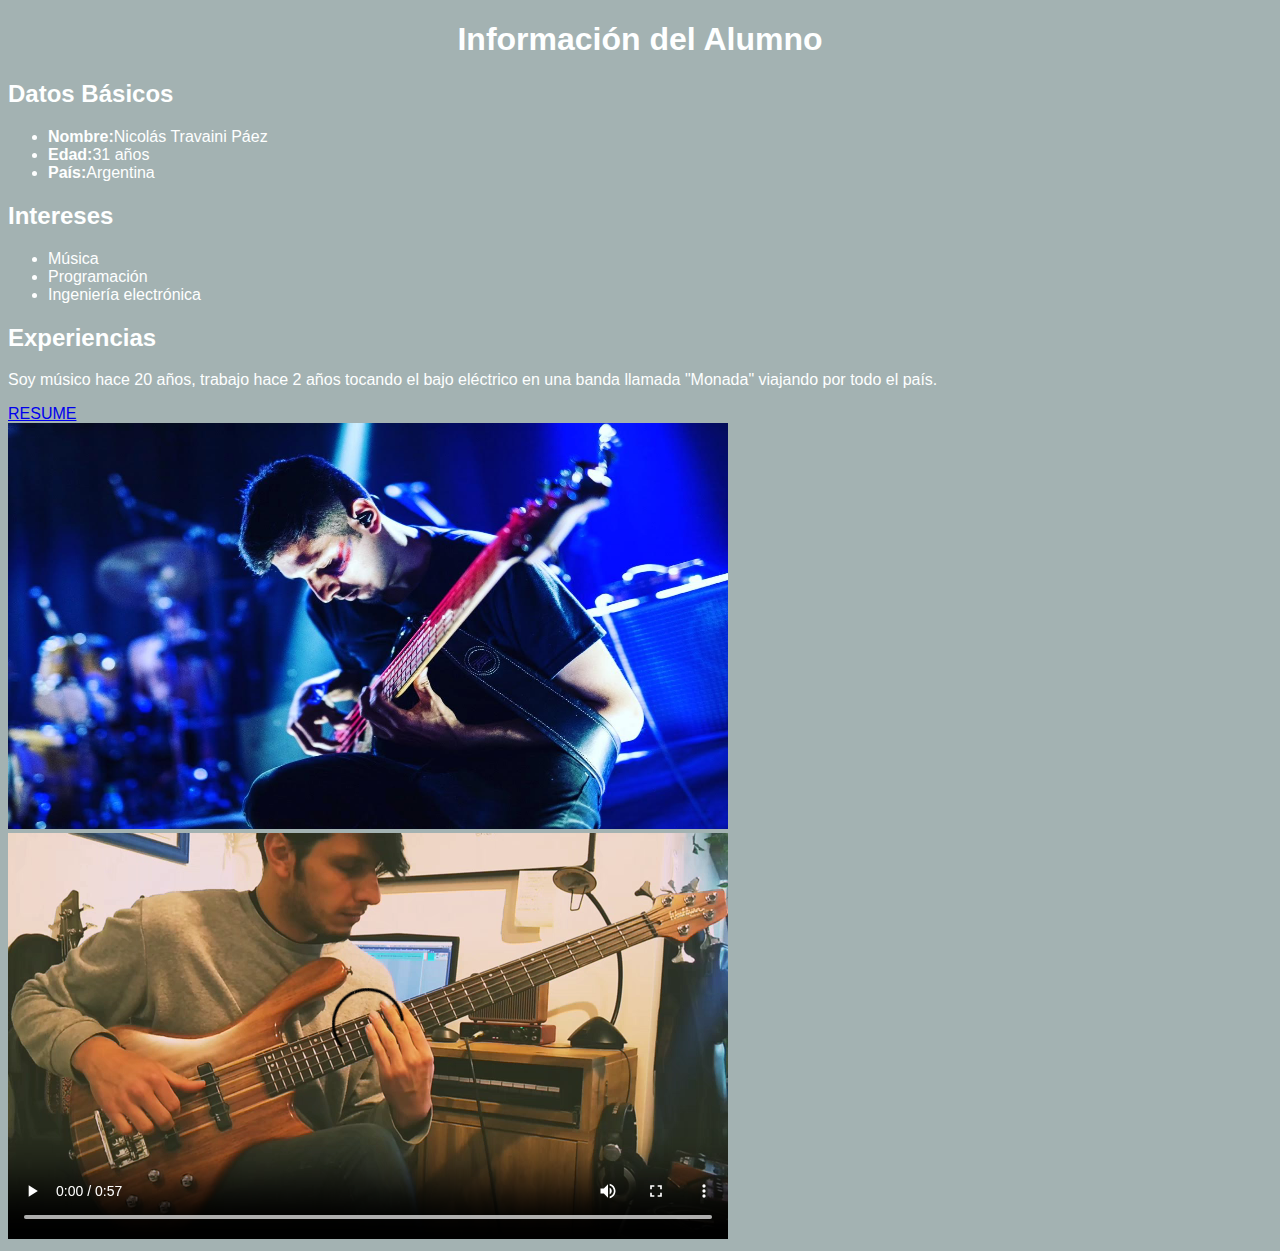
==== index.html @ 3d814606 "Ultimas modificaciones" ====
<!DOCTYPE html>
<html lang="es">
<head>
    <meta charset="UTF-8">
    <meta name="viewport" content="width=device-width, initial-scale=1.0">
    <title>Resumen del Alumno</title>
    <link rel="stylesheet" href="styles.css">
</head>
<body>
    <header>
        <h1>Información del Alumno</h1>
    </header>

    <nav>
        <!-- agregar enlaces de navegacion aqui-->
    </nav>

    <main>
        <article>
            <h2>Datos Básicos</h2>
            <!-- Agregar informacion basica del alumno aqui-->
            <ul>
                <li><strong>Nombre:</strong>Nicolás Travaini Páez</li>
                <li><strong>Edad:</strong>31 años</li>
                <li><strong>País:</strong>Argentina</li>
            </ul>
        </article>

        <article>
            <h2>Intereses</h2>
            <!-- Estos son algunos de mis intereses personales-->
            <ul>
                <li>Música</li>
                <li>Programación</li>
                <li>Ingeniería electrónica</li>
            </ul>
        </article>

        <article>
            <h2>Experiencias</h2>
            <!-- Acá agregué un poquito de a qué me dedico y mi trabajo actual-->
            <p>Soy músico hace 20 años, trabajo hace 2 años tocando el bajo eléctrico en una banda llamada "Monada" viajando por todo el país.</p>
        </article>
        <!-- Acá quería agregar un botón que me redirija a algún otro sitio como para probar -->
        <a href="./Responsive-resume-master/index.html">RESUME</a>
       
    </main>

    <aside>
        <!-- Agrega contenido adicional aqui-->
    </aside>

    <footer>
        <!-- Agrega informacion de pie de pagina aqui-->
    </footer>
        <!-- Acá agregue una imagen y un video -->
    <img src="PinkNeon.jpg" alt="Myself playing the electric bass" style="width:720px;height: 406px;">
    <video width="720" height="406" controls>
        <source src="WeWillMeetAgain.mp4" type="video/mp4">
        Tu navegador no soporta el formato del video.
    </video>
</body>
</html>
---- styles.css ----
html{
    background-color: rgba(113, 136, 136, 0.652);
}
body{
    font-family: 'Gill Sans', 'Gill Sans MT', Calibri, 'Trebuchet MS', sans-serif;
    color: rgb(254, 255, 255);
}
header{
    text-align: center;
    
}
button{
    background-color: rgb(55, 157, 167);
    font-family: 'Gill Sans', 'Gill Sans MT', Calibri, 'Trebuchet MS', sans-serif;
    font-size: 16px;
    display: inline-block;
    padding: 8px 20px;
    text-align: center;
}
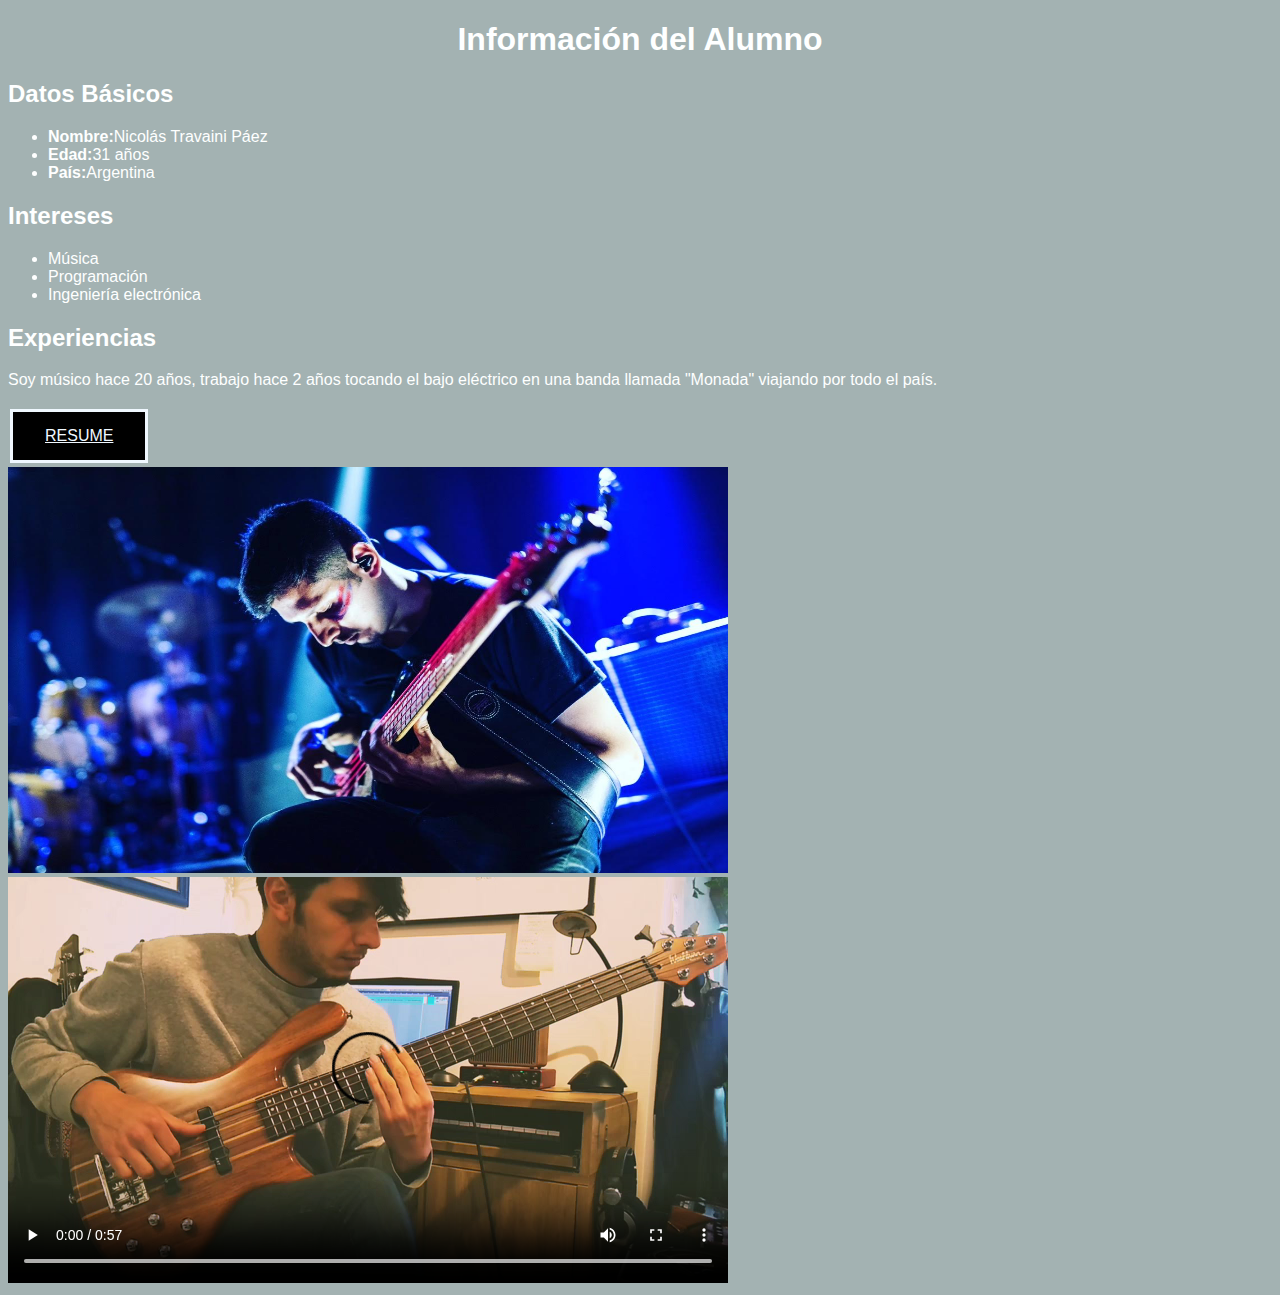
==== commit aa890d3c: "Modificacion hover button" ====
--- a/index.html
+++ b/index.html
@@ -42,7 +42,7 @@
             <p>Soy músico hace 20 años, trabajo hace 2 años tocando el bajo eléctrico en una banda llamada "Monada" viajando por todo el país.</p>
         </article>
         <!-- Acá quería agregar un botón que me redirija a algún otro sitio como para probar -->
-        <a href="./Responsive-resume-master/index.html">RESUME</a>
+        <a href="./Responsive-resume-master/index.html" class="button">RESUME</a>
        
     </main>
 
--- a/styles.css
+++ b/styles.css
@@ -17,3 +17,17 @@
     padding: 8px 20px;
     text-align: center;
 }
+.button {
+    background-color: black;
+    border-style: solid;
+    font-size: 16px;
+    padding: 15px 32px;
+    color:aliceblue;
+    margin: 4px 2px;
+    text-align: center;
+    display: inline-block;
+}
+.button:hover {
+    background-color: aliceblue;
+    color: black;
+}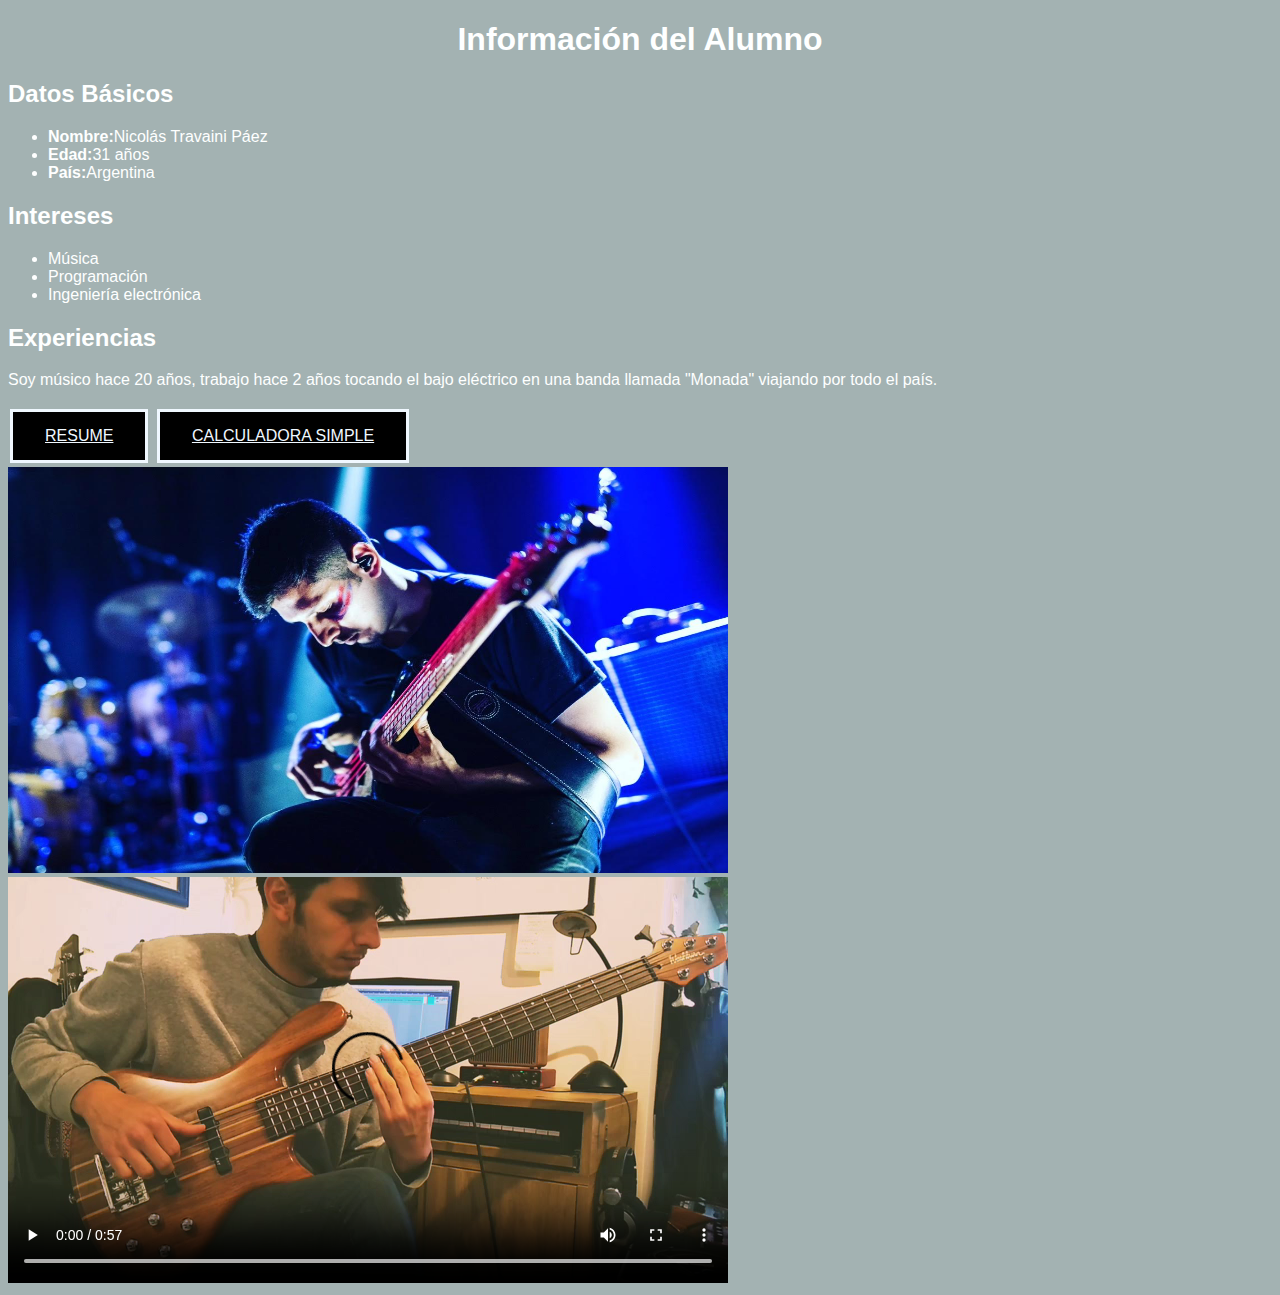
==== commit 7ec5eafc: "Agrego link a la calculadora simple en la pagina" ====
--- a/index.html
+++ b/index.html
@@ -43,6 +43,7 @@
         </article>
         <!-- Acá quería agregar un botón que me redirija a algún otro sitio como para probar -->
         <a href="./Responsive-resume-master/index.html" class="button">RESUME</a>
+        <a href="./practico1/index.html" class="button">CALCULADORA SIMPLE</a>
        
     </main>
 
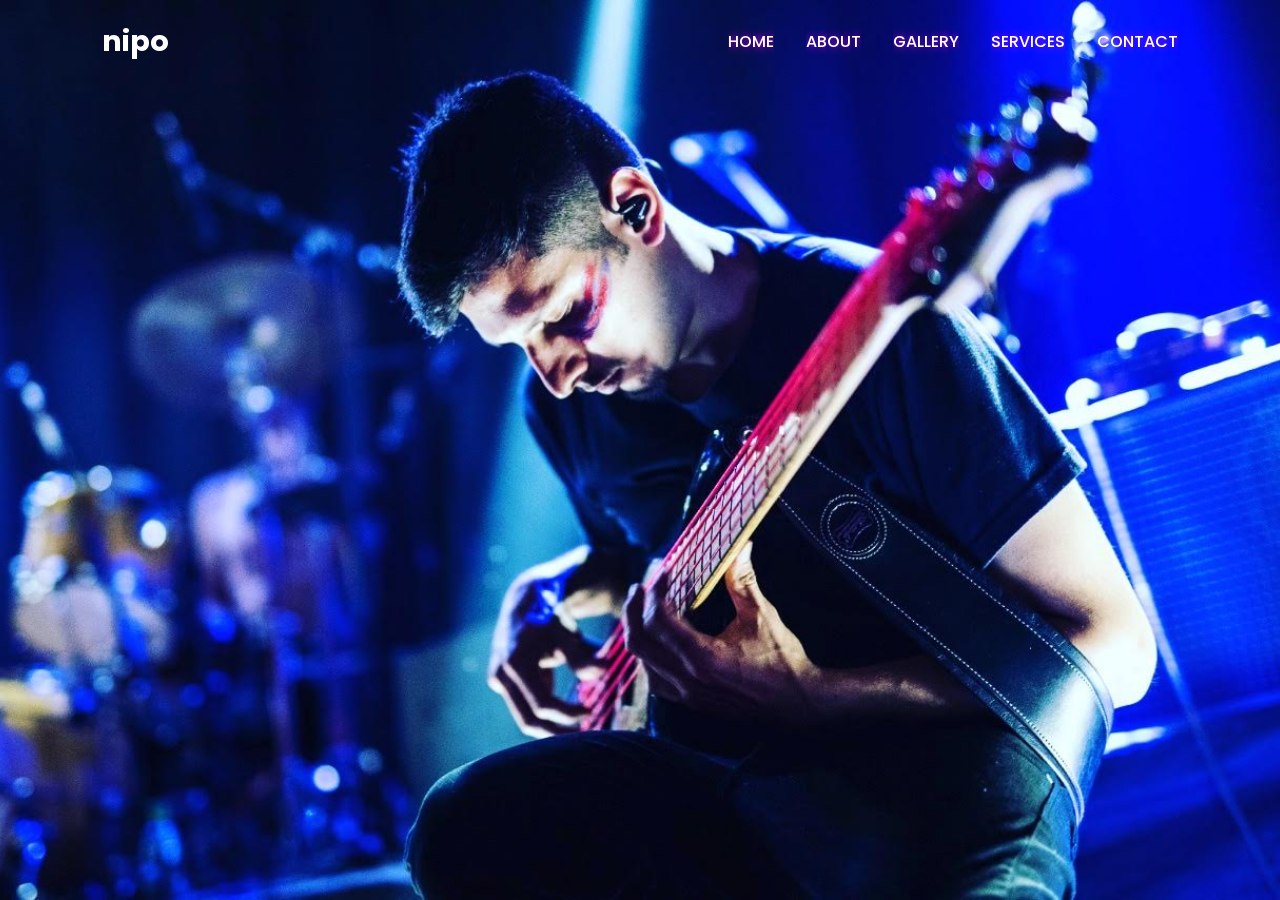
==== commit 97f063b3: "modificaciones del sitio web" ====
--- a/index.html
+++ b/index.html
@@ -7,58 +7,36 @@
     <link rel="stylesheet" href="styles.css">
 </head>
 <body>
+    <!-- <img src="PinkNeon.jpg" alt="Myself playing the electric bass" style="width:720px;height: 406px;"> -->
     <header>
-        <h1>Información del Alumno</h1>
+        <a href="#" class="logo">nipo</a>
+
+        <div class="menuIcon">
+            <div class="bar"></div>
+        </div>
+
+        <ul class="navlist">
+            <li><a href="#">Home</a></li>
+            <li><a href="#">About</a></li>
+            <li><a href="#">Gallery</a></li>
+            <li><a href="#">Services</a></li>
+            <li><a href="#">Contact</a></li>
+        </ul>
     </header>
 
-    <nav>
-        <!-- agregar enlaces de navegacion aqui-->
-    </nav>
-
     <main>
-        <article>
-            <h2>Datos Básicos</h2>
-            <!-- Agregar informacion basica del alumno aqui-->
-            <ul>
-                <li><strong>Nombre:</strong>Nicolás Travaini Páez</li>
-                <li><strong>Edad:</strong>31 años</li>
-                <li><strong>País:</strong>Argentina</li>
-            </ul>
-        </article>
-
-        <article>
-            <h2>Intereses</h2>
-            <!-- Estos son algunos de mis intereses personales-->
-            <ul>
-                <li>Música</li>
-                <li>Programación</li>
-                <li>Ingeniería electrónica</li>
-            </ul>
-        </article>
-
-        <article>
-            <h2>Experiencias</h2>
-            <!-- Acá agregué un poquito de a qué me dedico y mi trabajo actual-->
-            <p>Soy músico hace 20 años, trabajo hace 2 años tocando el bajo eléctrico en una banda llamada "Monada" viajando por todo el país.</p>
-        </article>
-        <!-- Acá quería agregar un botón que me redirija a algún otro sitio como para probar -->
-        <a href="./Responsive-resume-master/index.html" class="button">RESUME</a>
-        <a href="./practico1/index.html" class="button">CALCULADORA SIMPLE</a>
+        <!-- <a href="./Responsive-resume-master/index.html" class="button">RESUME</a>
+        <a href="./practico1/index.html" class="button">CALCULADORA SIMPLE</a> -->
        
     </main>
 
-    <aside>
-        <!-- Agrega contenido adicional aqui-->
-    </aside>
-
     <footer>
-        <!-- Agrega informacion de pie de pagina aqui-->
+        <!-- <video width="720" height="406" controls>
+            <source src="WeWillMeetAgain.mp4" type="video/mp4">
+            Tu navegador no soporta el formato del video.
+        </video> -->
     </footer>
-        <!-- Acá agregue una imagen y un video -->
-    <img src="PinkNeon.jpg" alt="Myself playing the electric bass" style="width:720px;height: 406px;">
-    <video width="720" height="406" controls>
-        <source src="WeWillMeetAgain.mp4" type="video/mp4">
-        Tu navegador no soporta el formato del video.
-    </video>
+    
+    <script src="script.js"></script>
 </body>
 </html>--- a/styles.css
+++ b/styles.css
@@ -1,15 +1,159 @@
-html{
-    background-color: rgba(113, 136, 136, 0.652);
+@import url('https://fonts.googleapis.com/css2?family=Poppins:ital,wght@0,100;0,200;0,300;0,400;0,500;0,600;0,700;0,800;0,900;1,100;1,200;1,300;1,400;1,500;1,600;1,700;1,800;1,900&display=swap');
+
+*{
+    margin: 0;
+    padding: 0;
+    box-sizing: border-box;
+    text-decoration: none;
 }
 body{
-    font-family: 'Gill Sans', 'Gill Sans MT', Calibri, 'Trebuchet MS', sans-serif;
-    color: rgb(254, 255, 255);
+    font-family: 'Poppins', sans-serif;
+    min-height: 100vh;
+    background: url("PinkNeon.jpg")center / cover no-repeat;
 }
 header{
-    text-align: center;
-    
+    position: fixed;
+    top: 0;
+    left: 0;
+    width: 100%; 
+    padding: 20px 8%;
+    display: flex;
+    justify-content: space-between;
+    align-items: center;
+
+    /* background: white; */
 }
-button{
+.logo{
+    color: #fff;
+    font-weight: 700;
+    font-size: 1.8rem;
+}
+.navlist{
+    position: relative;
+    display: flex;
+}
+
+.navlist li{
+    list-style: none;
+    margin-left: 2rem;
+}
+.navlist li a{
+    display: flex;
+    color: #fff;
+    position: relative;
+    text-transform: uppercase;
+    font-weight: 500;
+    text-shadow: rgb(255, 0, 255)1px 0px 10px;
+}
+
+.navlist li a span{
+    position: relative;
+    transition: .5s;
+    overflow: hidden;
+}
+
+.navlist li a span .up{
+    display: inline-flex;
+}
+
+.navlist li a:hover span .up{
+    transform: translateY(100%);
+}
+
+.navlist li a span .down{
+    position: absolute;
+    color: #f4a1ff;
+    text-shadow: rgb(255, 0, 255)1px 0px 10px;
+    left: 0;
+    transform: translateY(-100%);
+}
+
+.navlist li a:hover span .down{
+    transform: translateY(0);
+}
+
+/* hamburger menu*/
+
+.menuIcon{
+    position: relative;
+    display: block;
+    width: 30px;
+    height: 30px;
+    /* background: goldenrod; */
+    cursor: pointer;
+    display: none;
+}
+
+.menuIcon .bar,
+.menuIcon::after,
+.menuIcon::before{
+    content: "";
+    display: block;
+    width: 100%;
+    height: 4px;
+    border-radius: 3px;
+    background: #fff;
+    margin: 4px 0;
+    transition: .4s;
+}
+
+.menuIcon.active::before{
+    transform: rotate(-45deg) translate(-6px, 5px);
+}
+
+.menuIcon.active::after{
+    transform: rotate(45deg) translate(-6px, -6px);
+}
+
+.menuIcon.active .bar{
+    opacity: 0;
+}
+
+/* Break Points */
+@media(max-width:992px){
+    header{
+        padding: 20px 4%;
+    }
+}
+
+@media(max-width:768px){
+    .menuIcon{
+        display: block;
+    }
+
+    header{
+        background: rgba(0, 0, 0, 0.5);
+    }
+
+    .navlist{
+        position: absolute;
+        top: 100%;
+        left: 0;
+        display: block;
+        height: 0rem;
+        width: 100%;
+        background: rgba(0, 0, 0, 0.5);
+        transition: .3s;
+        overflow: hidden;
+    }
+
+    .navlist li a{
+        display: block;
+        text-align: center;
+        margin: 1.5rem 0;
+        overflow: hidden;
+    }
+
+    .navlist li{
+        margin: 0;
+    }
+
+    .navlist.activeMenu{
+        height: 17rem;
+    }
+}
+
+/* button{
     background-color: rgb(55, 157, 167);
     font-family: 'Gill Sans', 'Gill Sans MT', Calibri, 'Trebuchet MS', sans-serif;
     font-size: 16px;
@@ -30,4 +174,4 @@
 .button:hover {
     background-color: aliceblue;
     color: black;
-}+} */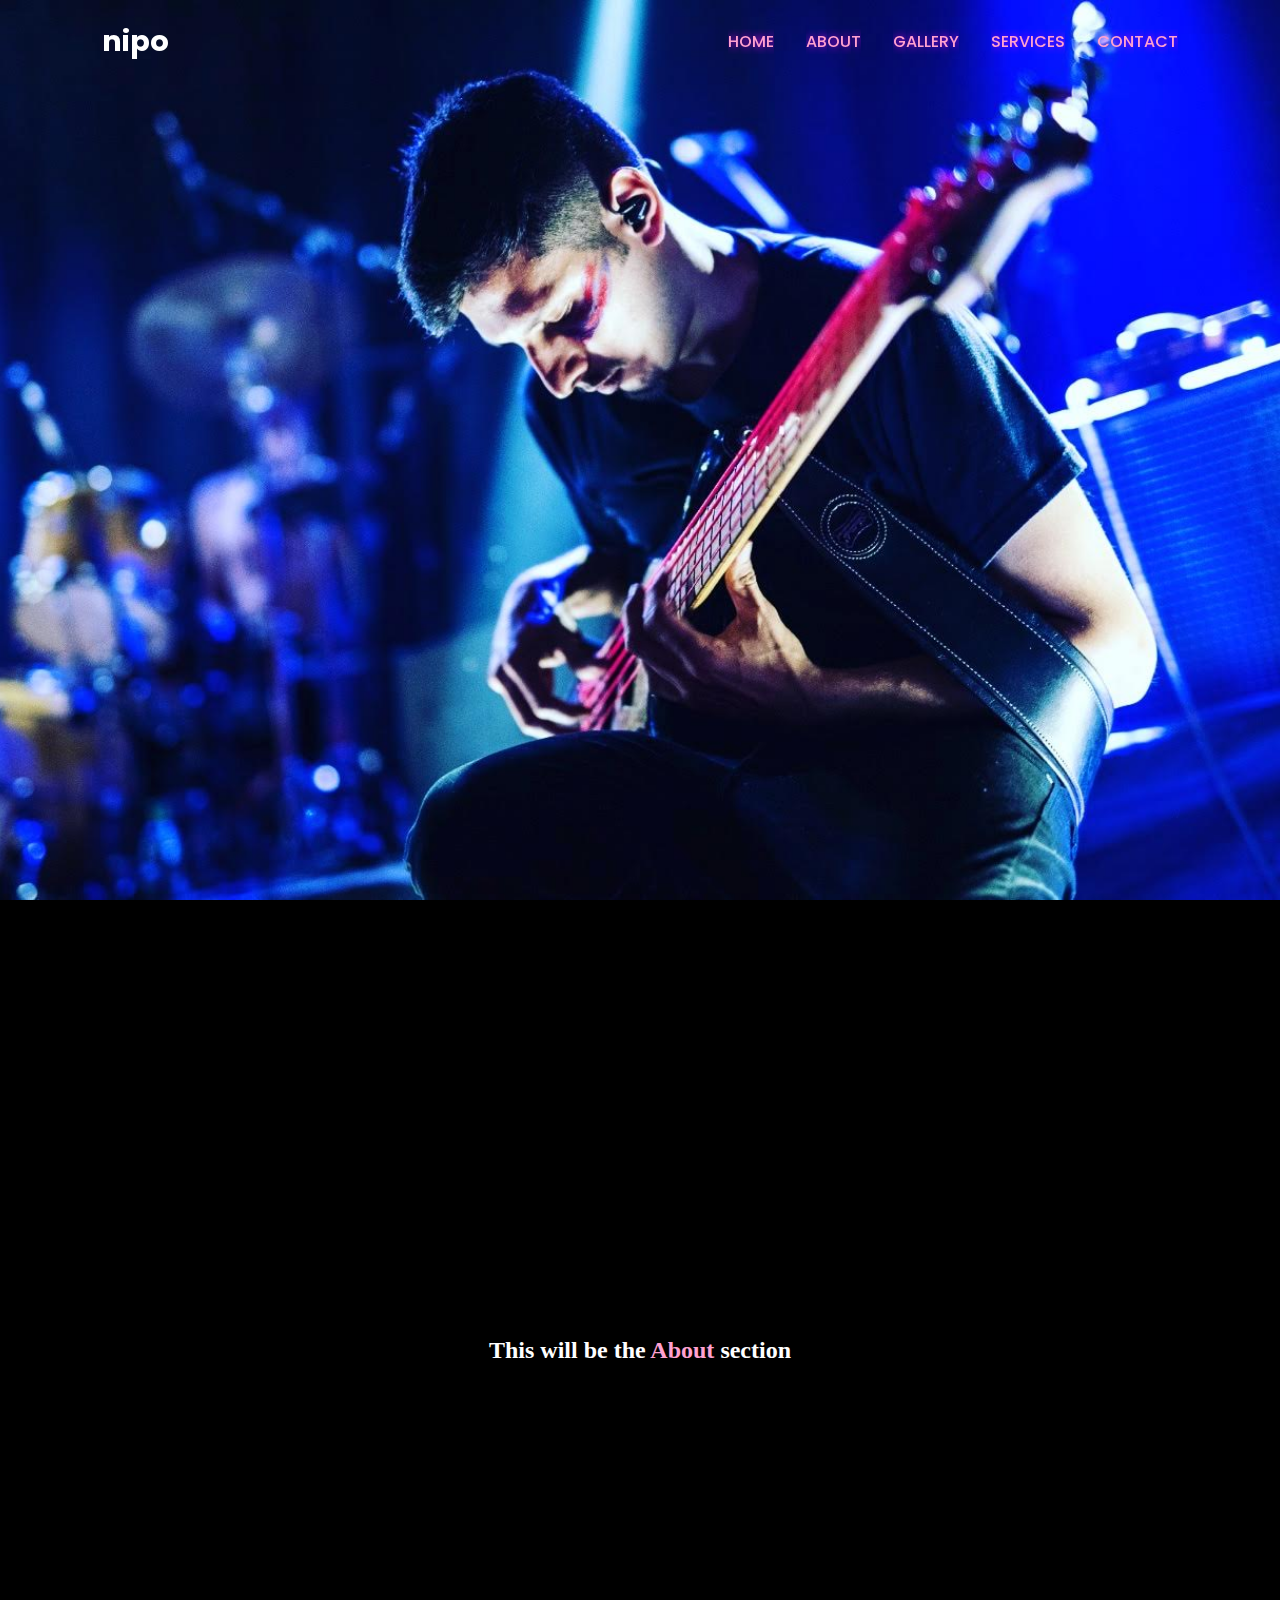
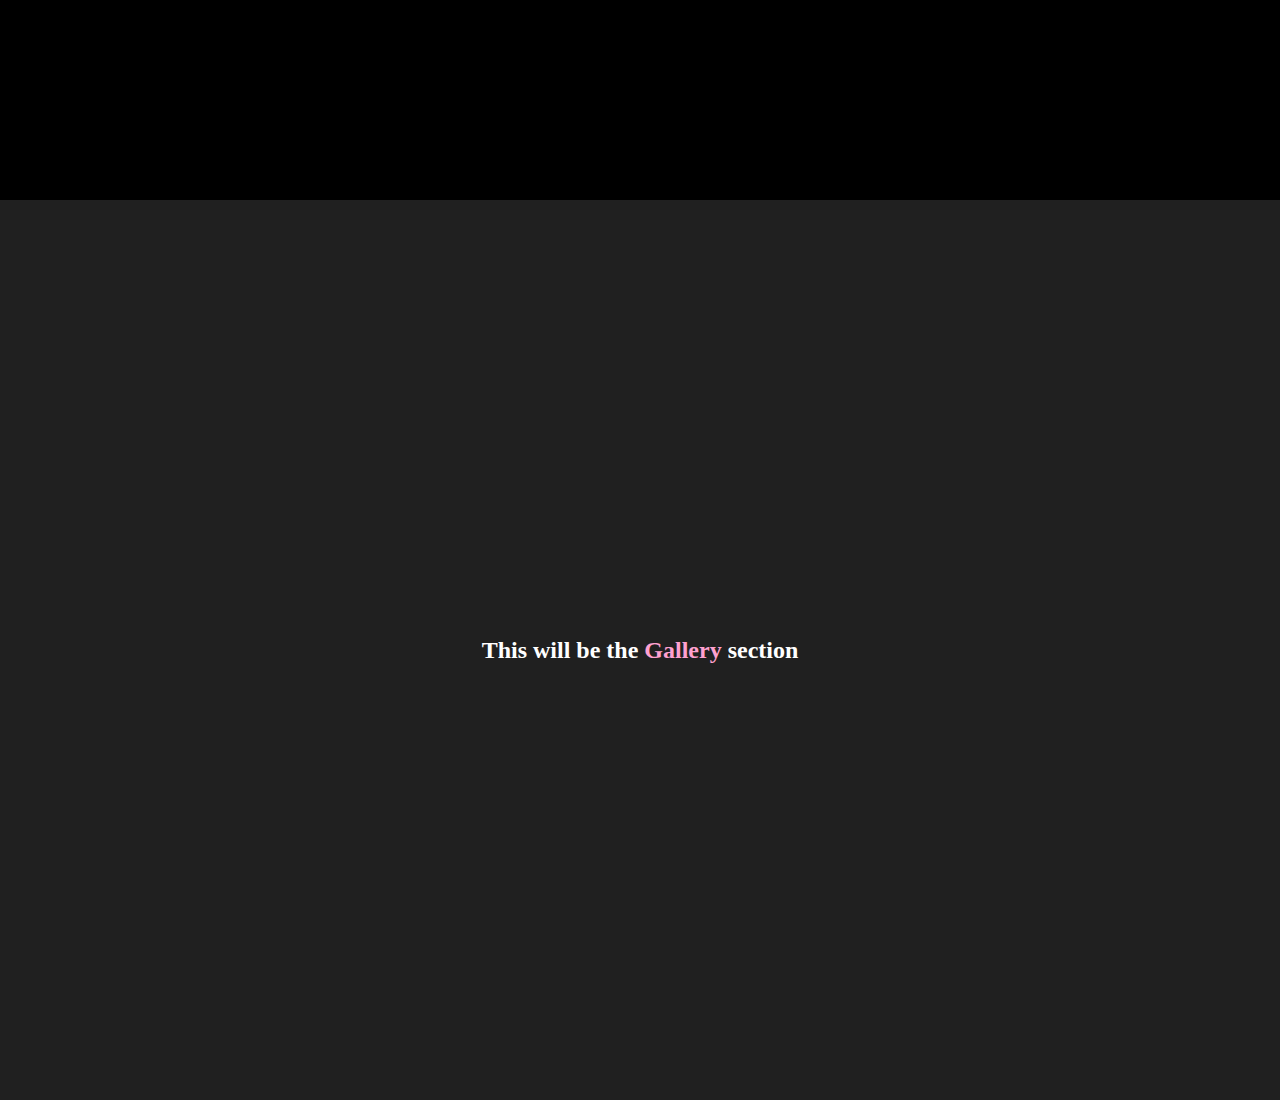
==== commit 926ebd0a: "actualizacion de about y gallery" ====
--- a/index.html
+++ b/index.html
@@ -3,11 +3,11 @@
 <head>
     <meta charset="UTF-8">
     <meta name="viewport" content="width=device-width, initial-scale=1.0">
-    <title>Resumen del Alumno</title>
+    <title>nipo</title>
     <link rel="stylesheet" href="styles.css">
 </head>
 <body>
-    <!-- <img src="PinkNeon.jpg" alt="Myself playing the electric bass" style="width:720px;height: 406px;"> -->
+    <section id="section1">
     <header>
         <a href="#" class="logo">nipo</a>
 
@@ -16,27 +16,24 @@
         </div>
 
         <ul class="navlist">
-            <li><a href="#">Home</a></li>
-            <li><a href="#">About</a></li>
-            <li><a href="#">Gallery</a></li>
+            <li><a href="#section1">Home</a></li>
+            <li><a href="#section2">About</a></li>
+            <li><a href="#section3">Gallery</a></li>
             <li><a href="#">Services</a></li>
             <li><a href="#">Contact</a></li>
         </ul>
     </header>
+    </section>
 
-    <main>
-        <!-- <a href="./Responsive-resume-master/index.html" class="button">RESUME</a>
-        <a href="./practico1/index.html" class="button">CALCULADORA SIMPLE</a> -->
-       
-    </main>
+    <section id="section2">
+        <h2>This will be the <span>About</span> section</h2>
+    </section>
+    
+    <section id="section3">
+        <h2>This will be the <span>Gallery</span> section</h2>
+    </section>
 
-    <footer>
-        <!-- <video width="720" height="406" controls>
-            <source src="WeWillMeetAgain.mp4" type="video/mp4">
-            Tu navegador no soporta el formato del video.
-        </video> -->
-    </footer>
-    
+
     <script src="script.js"></script>
 </body>
 </html>--- a/styles.css
+++ b/styles.css
@@ -6,7 +6,13 @@
     box-sizing: border-box;
     text-decoration: none;
 }
-body{
+html{
+    scroll-behavior: smooth;
+}
+span{
+    color: #ffa1d0;
+}
+#section1{
     font-family: 'Poppins', sans-serif;
     min-height: 100vh;
     background: url("PinkNeon.jpg")center / cover no-repeat;
@@ -153,6 +159,21 @@
     }
 }
 
+/* PRUEBA DE SECTION */
+
+#section2, #section3{
+    background: black;
+    height: 100vh;
+    color: white;
+    text-align: center;
+    display: flex;
+    align-items: center;
+    justify-content: center;
+}
+
+#section3{
+    background: #202020;
+}
 /* button{
     background-color: rgb(55, 157, 167);
     font-family: 'Gill Sans', 'Gill Sans MT', Calibri, 'Trebuchet MS', sans-serif;
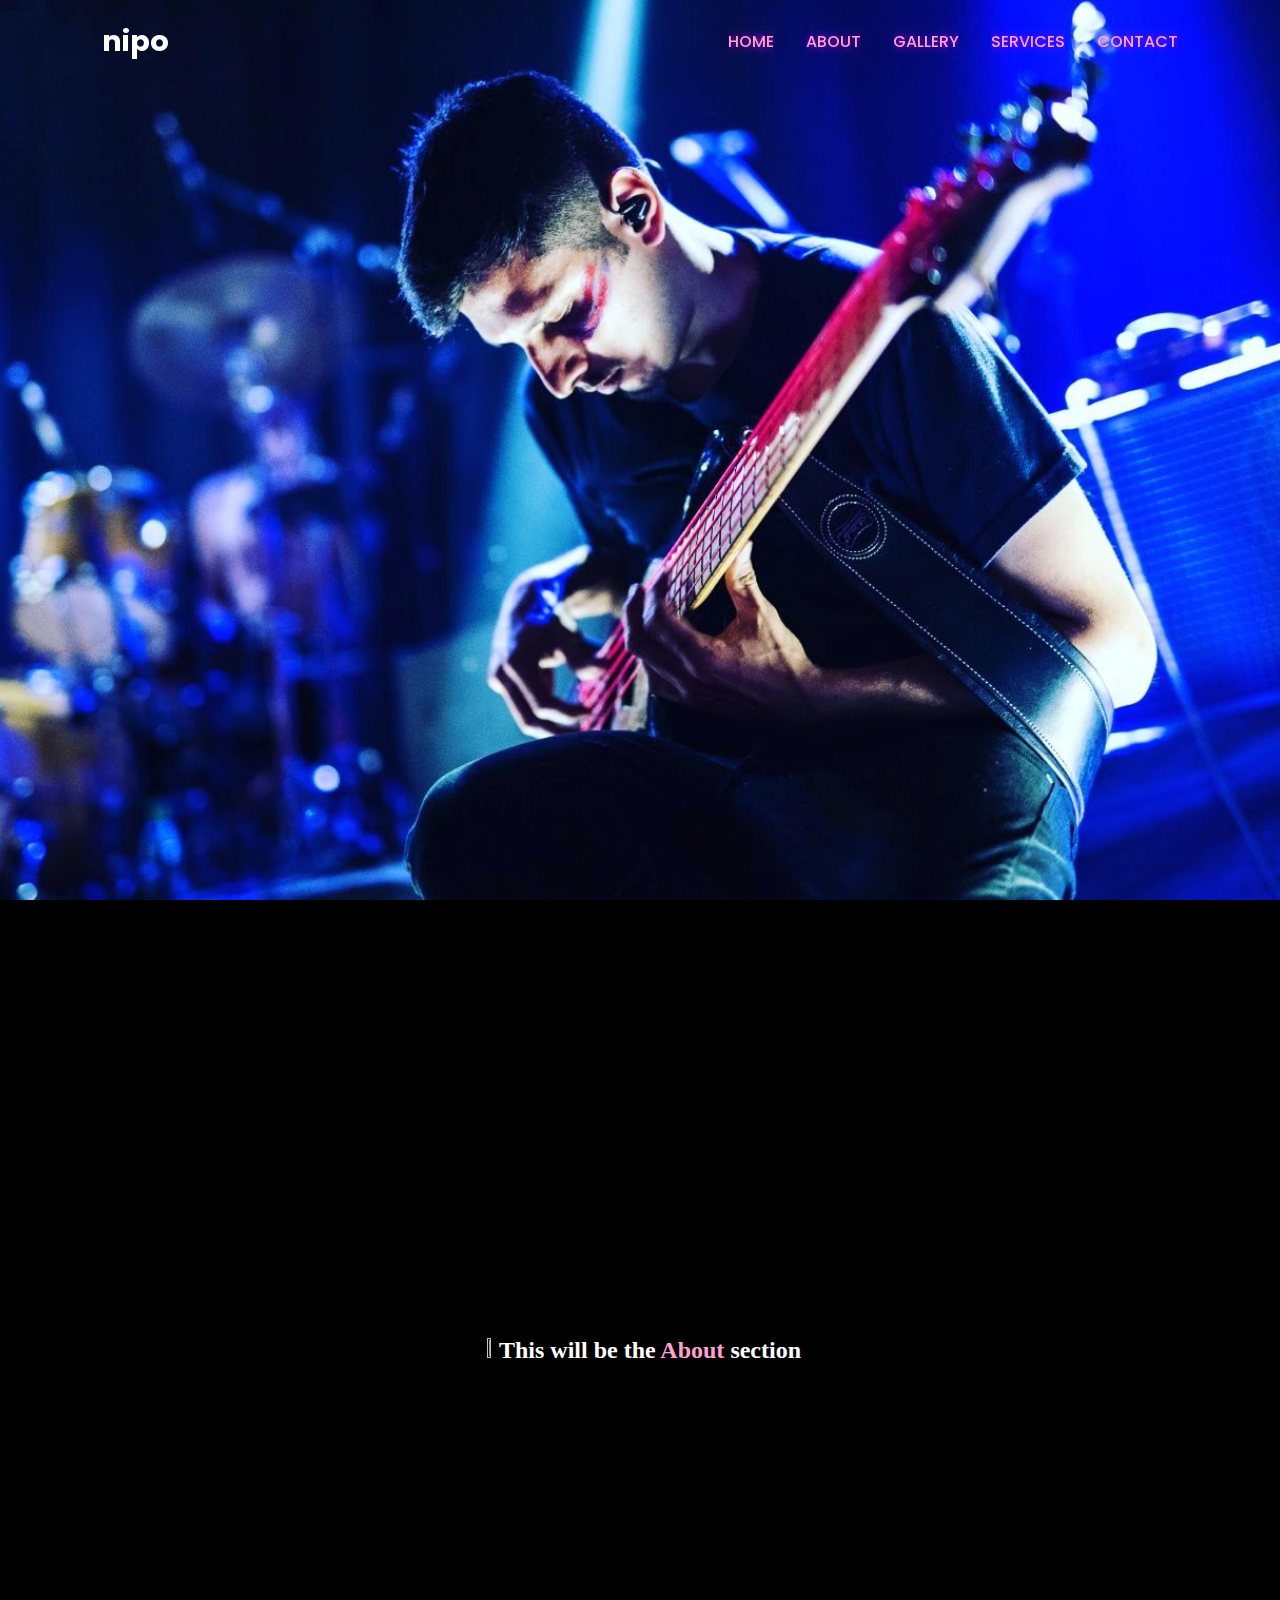
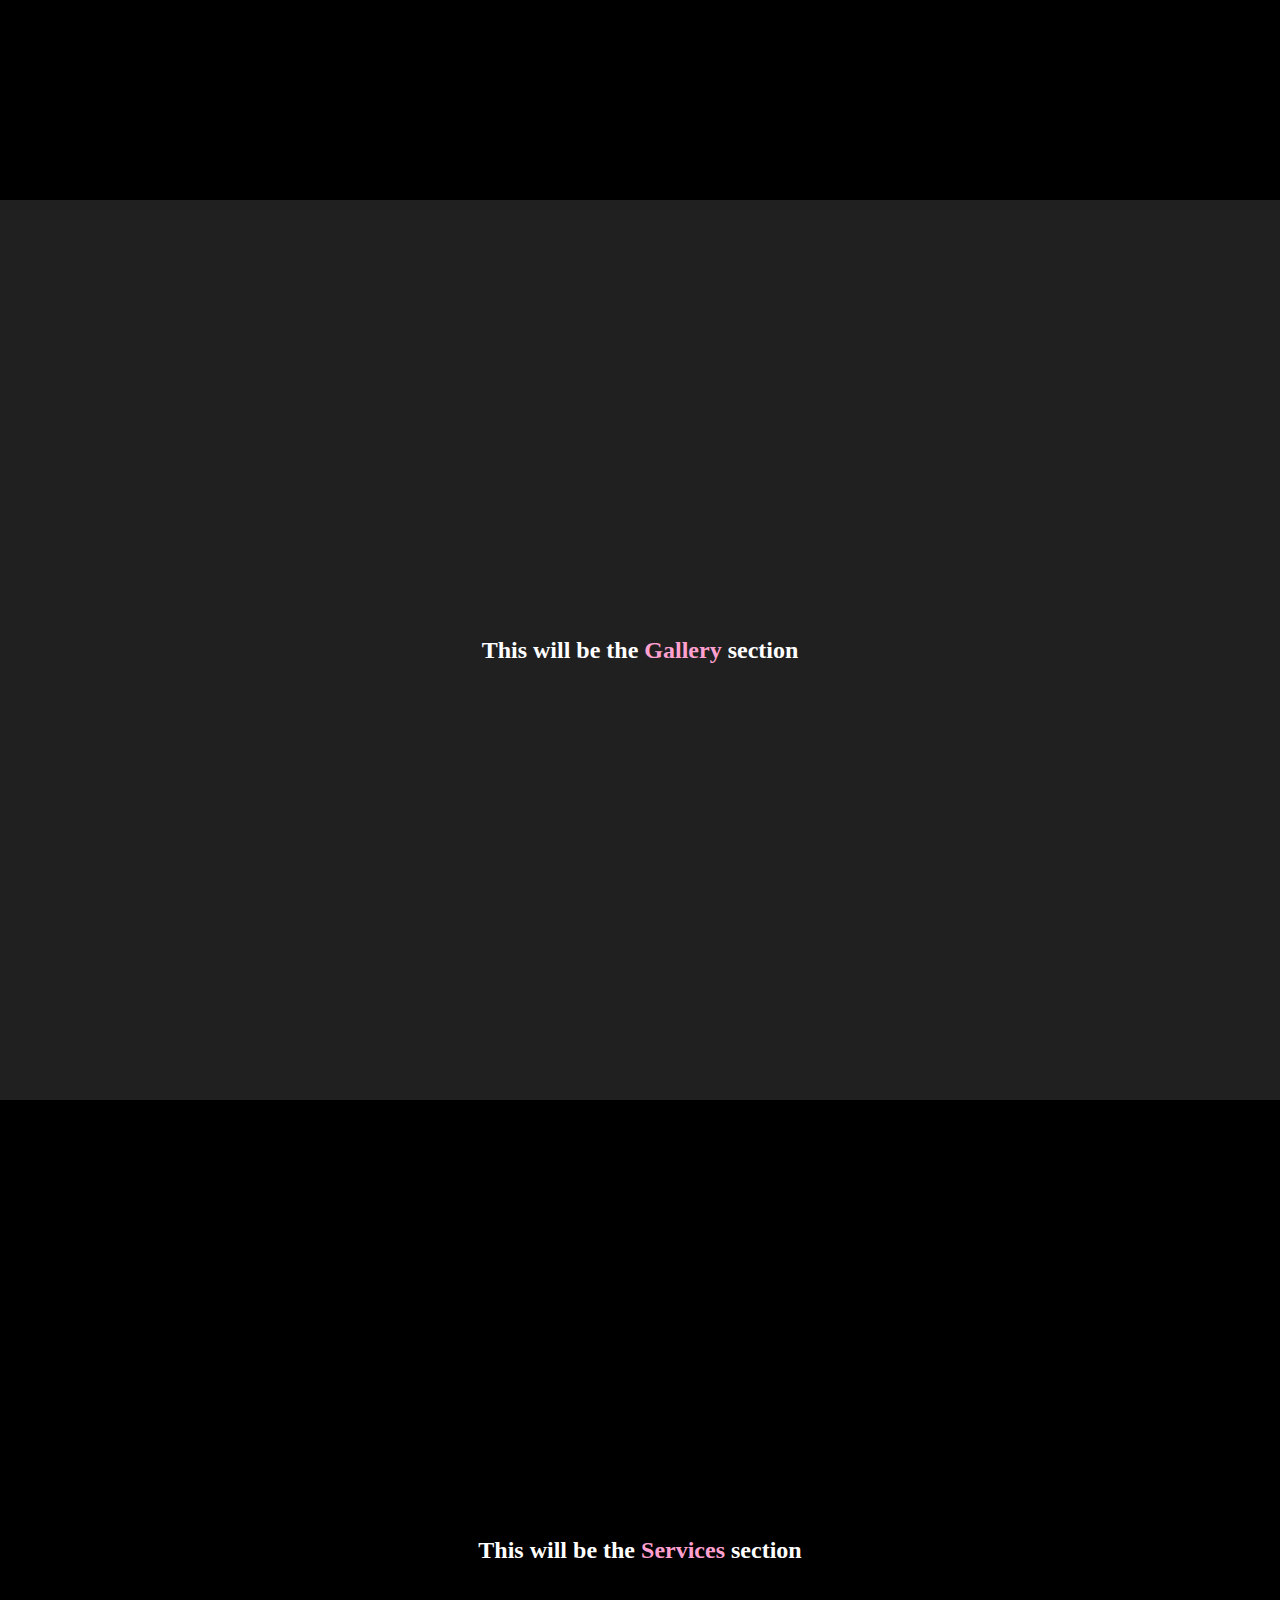
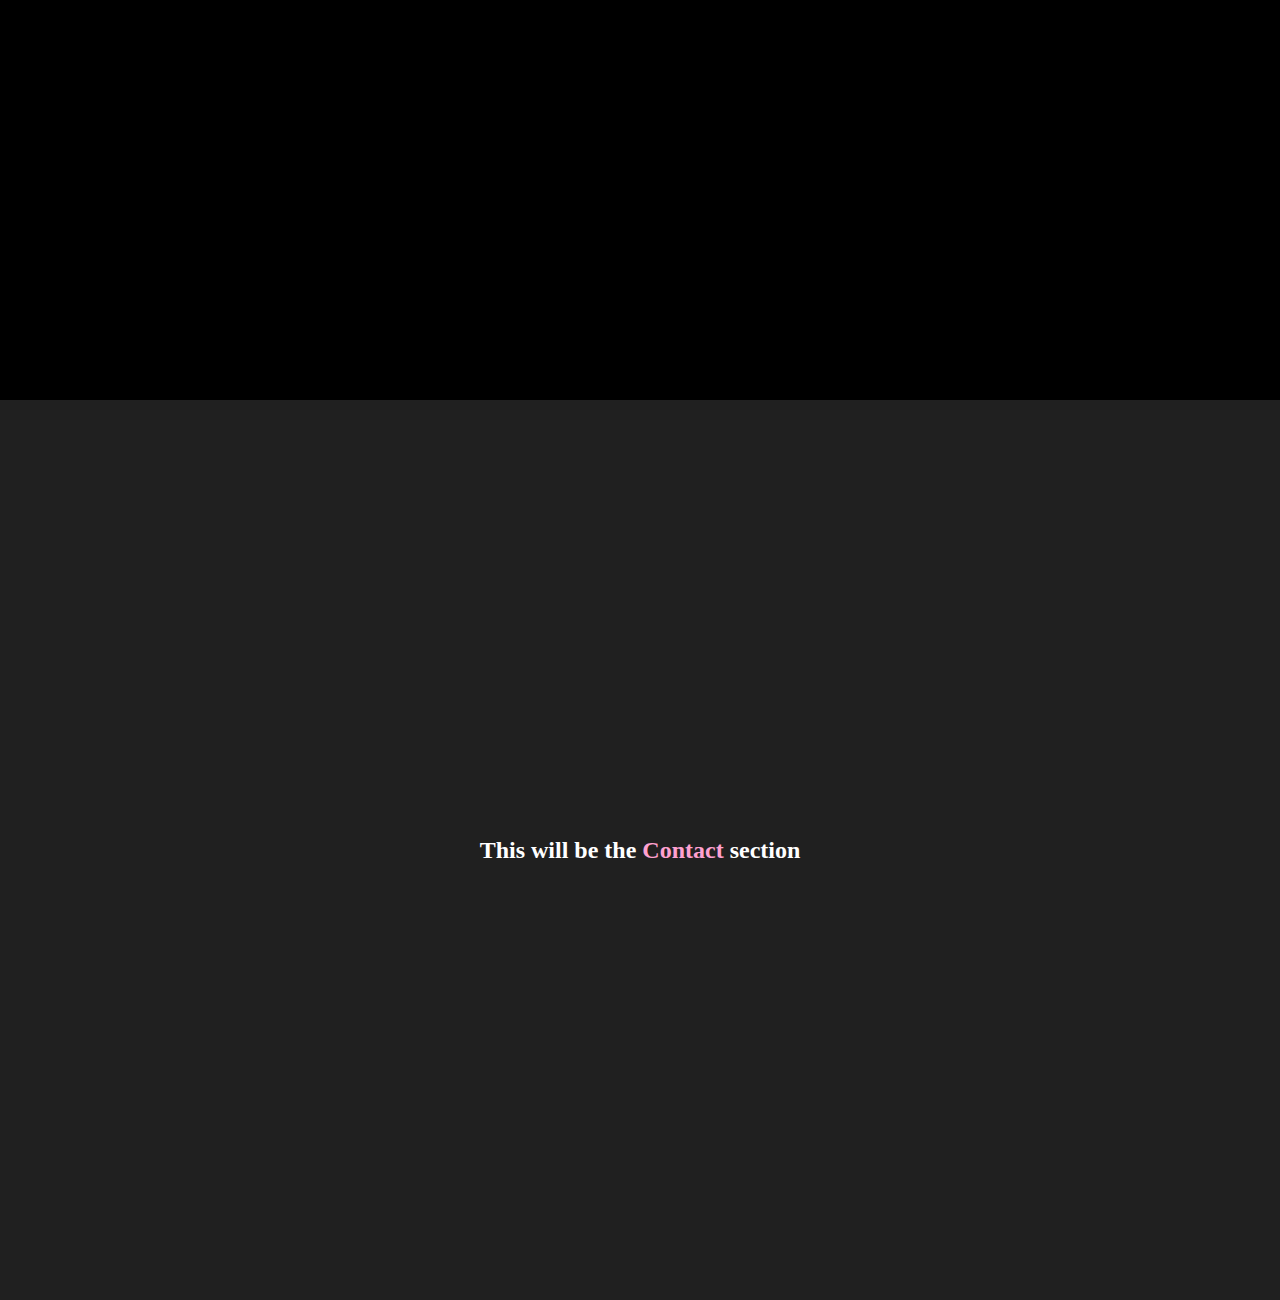
==== commit 5d5e93f4: "mejoras de barra de opciones" ====
--- a/index.html
+++ b/index.html
@@ -1,39 +1,53 @@
 <!DOCTYPE html>
 <html lang="es">
+
 <head>
     <meta charset="UTF-8">
     <meta name="viewport" content="width=device-width, initial-scale=1.0">
     <title>nipo</title>
     <link rel="stylesheet" href="styles.css">
 </head>
+
 <body>
-    <section id="section1">
-    <header>
-        <a href="#" class="logo">nipo</a>
+    <div id="section1">
+        <header>
+            <a href="#" class="logo">nipo</a>
 
-        <div class="menuIcon">
-            <div class="bar"></div>
+            <div class="menuIcon">
+                <div class="bar"></div>
+            </div>
+
+            <ul class="navlist">
+                <li><a class="sections" href="#section1">Home</a></li>
+                <li><a class="sections" href="#section2">About</a></li>
+                <li><a class="sections" href="#section3">Gallery</a></li>
+                <li><a class="sections" href="#section4">Services</a></li>
+                <li><a class="sections" href="#section5">Contact</a></li>
+            </ul>
+        </header>
+    </div>
+
+    <div id="section2">
+        <div><img id="columpeando" src="/sobre-mi/img/columpeandoCuarteteando.jpg" width="40%" height="80%"></div>
+        <div>
+            <h2>This will be the <span>About</span> section</h2>
         </div>
+    </div>
 
-        <ul class="navlist">
-            <li><a href="#section1">Home</a></li>
-            <li><a href="#section2">About</a></li>
-            <li><a href="#section3">Gallery</a></li>
-            <li><a href="#">Services</a></li>
-            <li><a href="#">Contact</a></li>
-        </ul>
-    </header>
-    </section>
+    <div id="section3">
+        <h2>This will be the <span>Gallery</span> section</h2>
+    </div>
 
-    <section id="section2">
-        <h2>This will be the <span>About</span> section</h2>
-    </section>
-    
-    <section id="section3">
-        <h2>This will be the <span>Gallery</span> section</h2>
-    </section>
+    <div id="section4">
+        <h2>This will be the <span>Services</span> section</h2>
+    </div>
+
+    <div id="section5">
+        <h2>This will be the <span>Contact</span> section</h2>
+    </div>
 
 
     <script src="script.js"></script>
 </body>
+
 </html>--- a/styles.css
+++ b/styles.css
@@ -127,6 +127,14 @@
         display: block;
     }
 
+    .section2{
+        flex-flow: column nowrap;
+    }
+    .columpeando{
+        width: 30%;
+        height: 70%;
+    }
+
     header{
         background: rgba(0, 0, 0, 0.5);
     }
@@ -161,7 +169,7 @@
 
 /* PRUEBA DE SECTION */
 
-#section2, #section3{
+#section2, #section3, #section4, #section5{
     background: black;
     height: 100vh;
     color: white;
@@ -171,28 +179,10 @@
     justify-content: center;
 }
 
-#section3{
+#section2{
+    flex-flow: row nowrap;
+}
+
+#section3, #section5{
     background: #202020;
-}
-/* button{
-    background-color: rgb(55, 157, 167);
-    font-family: 'Gill Sans', 'Gill Sans MT', Calibri, 'Trebuchet MS', sans-serif;
-    font-size: 16px;
-    display: inline-block;
-    padding: 8px 20px;
-    text-align: center;
-}
-.button {
-    background-color: black;
-    border-style: solid;
-    font-size: 16px;
-    padding: 15px 32px;
-    color:aliceblue;
-    margin: 4px 2px;
-    text-align: center;
-    display: inline-block;
-}
-.button:hover {
-    background-color: aliceblue;
-    color: black;
-} */+}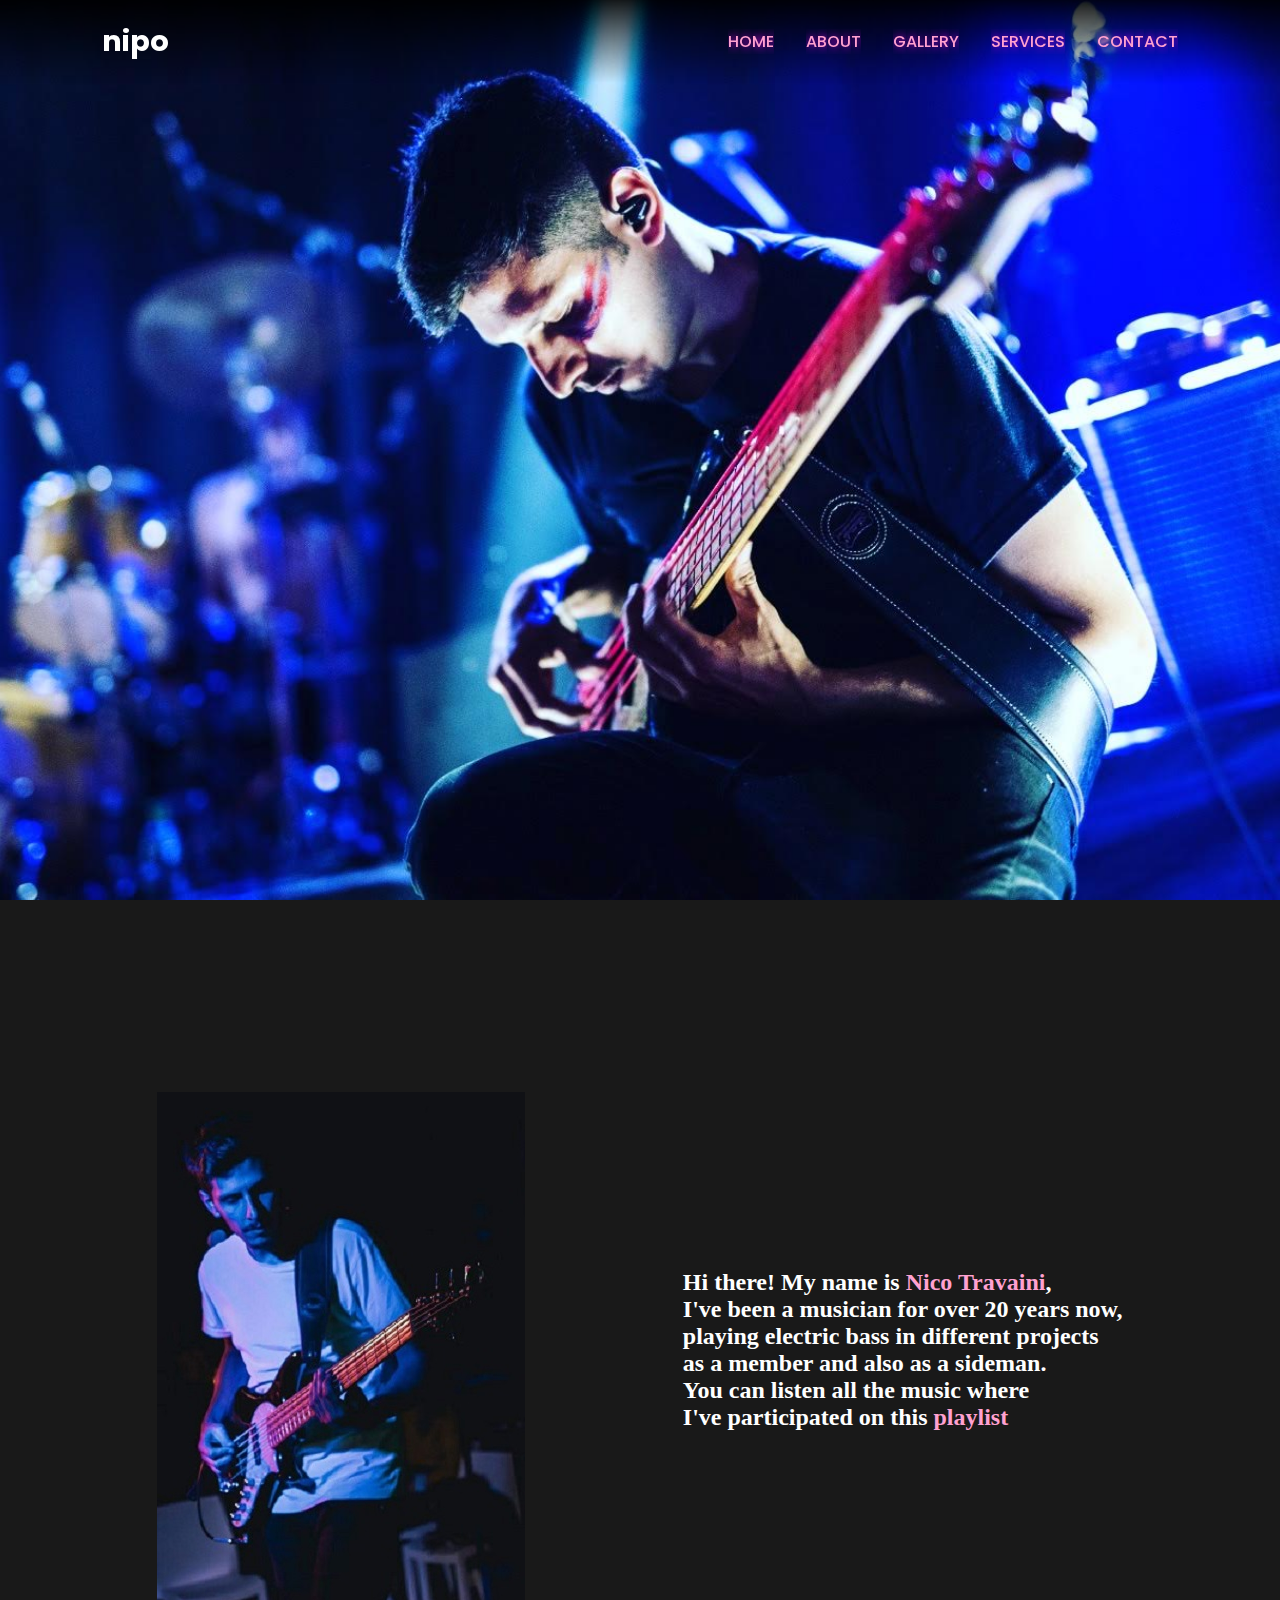
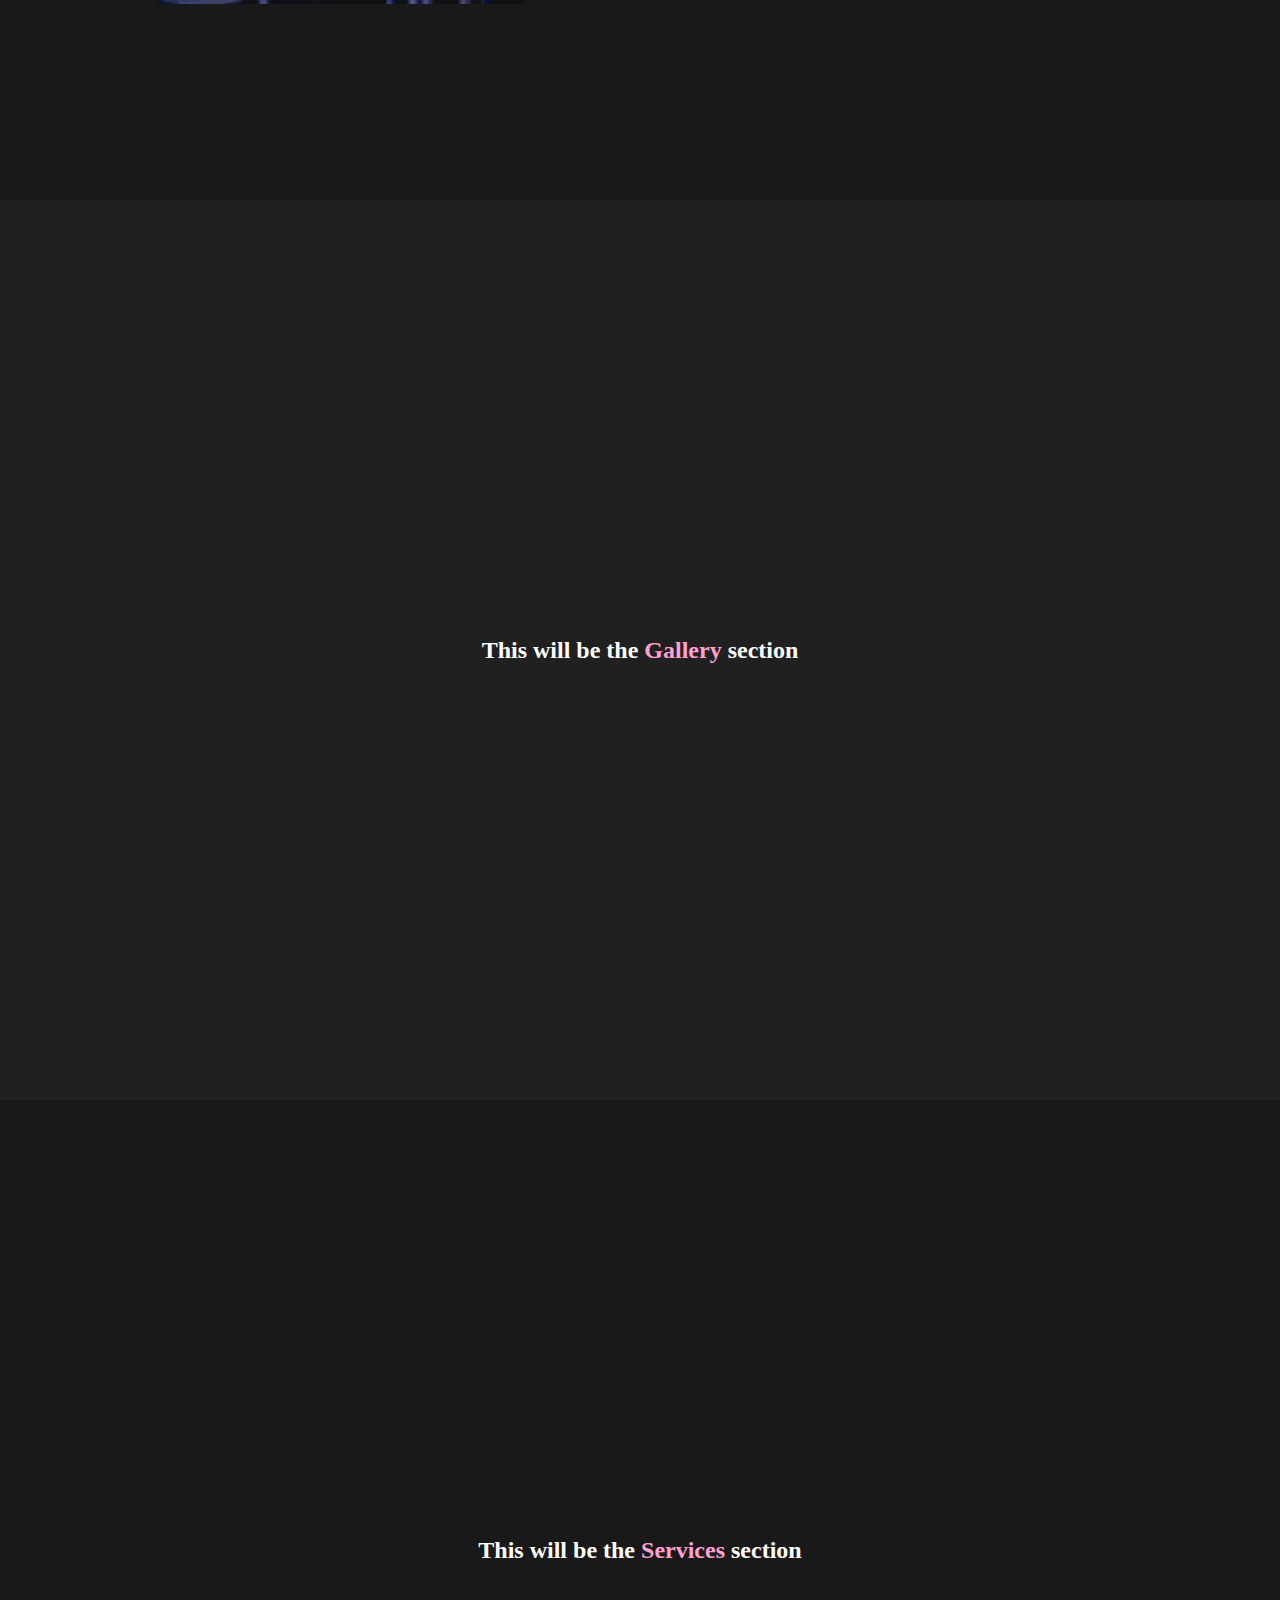
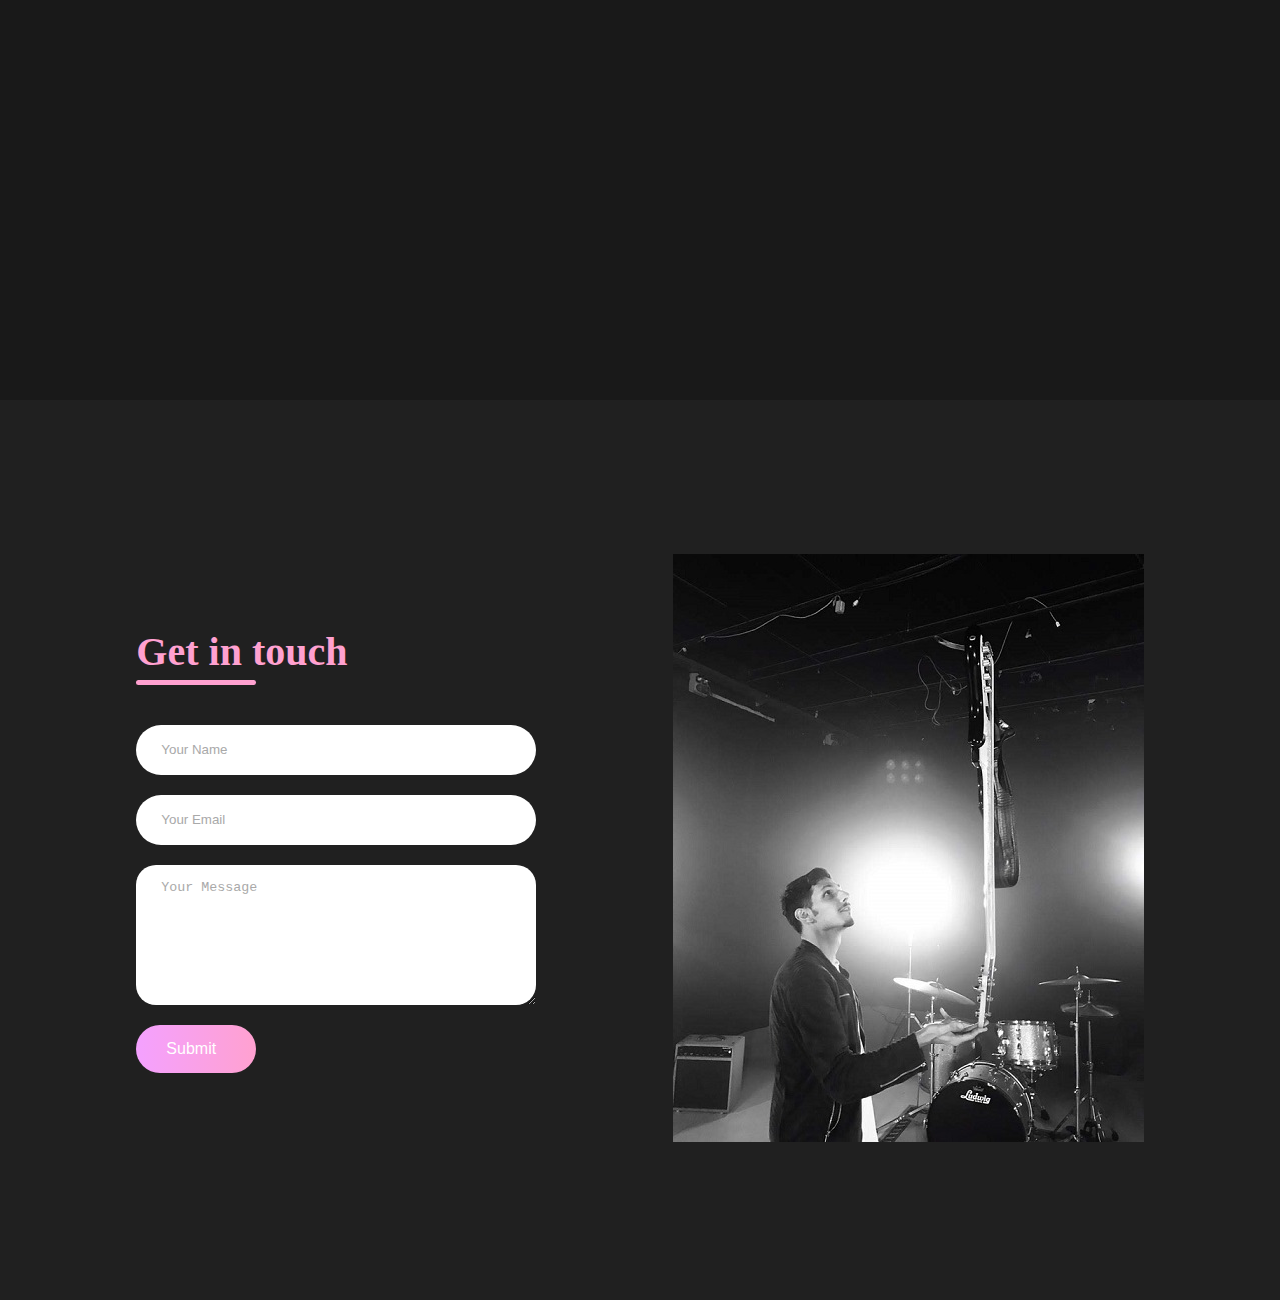
==== commit 2fec77f7: "mejoras en sections 2 y 5" ====
--- a/index.html
+++ b/index.html
@@ -28,9 +28,18 @@
     </div>
 
     <div id="section2">
-        <div><img id="columpeando" src="/sobre-mi/img/columpeandoCuarteteando.jpg" width="40%" height="80%"></div>
-        <div>
-            <h2>This will be the <span>About</span> section</h2>
+        <div class="section2Container">
+            <div class="section2izq">
+                <img src="img/Rockin.jpg" id="columpeando">
+            </div>
+            <div class="section2der">
+                <h2>Hi there! My name is <span>Nico Travaini</span>, 
+                    <br>I've been a musician for over 20 years now, 
+                    <br>playing electric bass in different projects 
+                    <br>as a member and also as a sideman.
+                    <br>You can listen all the music where 
+                    <br>I've participated on this <a href="https://open.spotify.com/playlist/0hvf8CYs0EPs13Cj0cCYDr?si=ba65bc46eb1d4e9a" target="_blank" rel="noopener noreferr">playlist</a></h2>
+            </div>
         </div>
     </div>
 
@@ -43,7 +52,24 @@
     </div>
 
     <div id="section5">
-        <h2>This will be the <span>Contact</span> section</h2>
+        <div class="contactContainer">
+            <form id="form" action="https://api.web3forms.com/submit" method="POST" class="contactLeft">
+                <div class="contactLeftTitle">
+                    <h2>Get in touch</h2>
+                    <hr>
+                </div>
+                <input type="hidden" name="access_key" value="8d54e074-0a1f-4466-a376-3e38126186d1">
+                <input type="text" name="name" placeholder="Your Name" class="contactInputs" required>
+                <input type="email" name="email" placeholder="Your Email" class="contactInputs" required>
+                <textarea name="message" placeholder="Your Message" class="contactInputs" required></textarea>
+                <button type="submit">Submit <img src="" alt=""></button>
+            </form>
+            <div class="contactRight">
+                <img src="img/ColumpeandoRock.jpg" alt="" width="">
+            </div>
+        </div>
+
+        <!-- <h2>This will be the <span>Contact</span> section</h2> -->
     </div>
 
 
--- a/styles.css
+++ b/styles.css
@@ -1,49 +1,56 @@
 @import url('https://fonts.googleapis.com/css2?family=Poppins:ital,wght@0,100;0,200;0,300;0,400;0,500;0,600;0,700;0,800;0,900;1,100;1,200;1,300;1,400;1,500;1,600;1,700;1,800;1,900&display=swap');
 
-*{
+* {
     margin: 0;
     padding: 0;
     box-sizing: border-box;
     text-decoration: none;
 }
-html{
+
+html {
     scroll-behavior: smooth;
 }
-span{
+
+span {
     color: #ffa1d0;
 }
-#section1{
+
+#section1 {
     font-family: 'Poppins', sans-serif;
     min-height: 100vh;
     background: url("PinkNeon.jpg")center / cover no-repeat;
 }
-header{
+
+header {
     position: fixed;
     top: 0;
     left: 0;
-    width: 100%; 
+    width: 100%;
     padding: 20px 8%;
     display: flex;
     justify-content: space-between;
     align-items: center;
 
-    /* background: white; */
-}
-.logo{
+    background: linear-gradient(rgba(0,0,0,0.9), rgba(0,0,0,0));
+}
+
+.logo {
     color: #fff;
     font-weight: 700;
     font-size: 1.8rem;
 }
-.navlist{
+
+.navlist {
     position: relative;
     display: flex;
 }
 
-.navlist li{
+.navlist li {
     list-style: none;
     margin-left: 2rem;
 }
-.navlist li a{
+
+.navlist li a {
     display: flex;
     color: #fff;
     position: relative;
@@ -52,21 +59,21 @@
     text-shadow: rgb(255, 0, 255)1px 0px 10px;
 }
 
-.navlist li a span{
+.navlist li a span {
     position: relative;
     transition: .5s;
     overflow: hidden;
 }
 
-.navlist li a span .up{
+.navlist li a span .up {
     display: inline-flex;
 }
 
-.navlist li a:hover span .up{
+.navlist li a:hover span .up {
     transform: translateY(100%);
 }
 
-.navlist li a span .down{
+.navlist li a span .down {
     position: absolute;
     color: #f4a1ff;
     text-shadow: rgb(255, 0, 255)1px 0px 10px;
@@ -74,13 +81,13 @@
     transform: translateY(-100%);
 }
 
-.navlist li a:hover span .down{
+.navlist li a:hover span .down {
     transform: translateY(0);
 }
 
 /* hamburger menu*/
 
-.menuIcon{
+.menuIcon {
     position: relative;
     display: block;
     width: 30px;
@@ -92,7 +99,7 @@
 
 .menuIcon .bar,
 .menuIcon::after,
-.menuIcon::before{
+.menuIcon::before {
     content: "";
     display: block;
     width: 100%;
@@ -103,43 +110,143 @@
     transition: .4s;
 }
 
-.menuIcon.active::before{
+.menuIcon.active::before {
     transform: rotate(-45deg) translate(-6px, 5px);
 }
 
-.menuIcon.active::after{
+.menuIcon.active::after {
     transform: rotate(45deg) translate(-6px, -6px);
 }
 
-.menuIcon.active .bar{
+.menuIcon.active .bar {
     opacity: 0;
 }
 
+
+/* PRUEBA DE SECTION */
+
+#section3,
+#section4 {
+    background:rgba(0,0,0,0.9);
+    height: 100vh;
+    color: white;
+    text-align: center;
+    display: flex;
+    align-items: center;
+    justify-content: center;
+}
+
+.section2Container{
+    background: rgba(0,0,0,0.9);
+    height: 100vh;
+    color: white;
+    height: 100vh;
+    display: flex;
+    align-items: center;
+    justify-content: space-evenly;
+}
+
+.section2der{
+    display: flex;
+    flex-direction: column;
+    align-items: start;
+    gap: 20px;
+}
+
+a{
+    color: #ffa1d0;
+}
+
+#section3,
+#section5 {
+    background: #202020;
+}
+
+.contactContainer {
+    height: 100vh;
+    display: flex;
+    align-items: center;
+    justify-content: space-evenly;
+}
+
+.contactLeft {
+    display: flex;
+    flex-direction: column;
+    align-items: start;
+    gap: 20px;
+}
+
+.contactLeftTitle h2{
+    font-weight: 600;
+    color: #ffa1d0;
+    font-size: 40px;
+    margin-bottom: 5px;
+}
+
+.contactLeftTitle hr{
+    border: none;
+    width: 120px;
+    height: 5px;
+    background-color: #ffa1d0;
+    border-radius: 10px;
+    margin-bottom: 20px;
+}
+
+.contactInputs {
+    width: 400px;
+    height: 50px;
+    border: none;
+    outline: none;
+    padding-left: 25px;
+    font-weight: 500;
+    color: #202020;
+    border-radius: 50px;
+}
+
+.contactLeft textarea {
+    height: 140px;
+    padding-top: 15px;
+    border-radius: 20px;
+}
+
+.contactInputs:focus{
+    border: 2px solid #f4a1ff;
+}
+
+.contactInputs::placeholder{
+    color: #a9a9a9;
+}
+
+.contactLeft button{
+    display: flex;
+    align-items: center;
+    padding: 15px 30px;
+    font-size: 16px;
+    color: #fff;
+    gap: 10px;
+    border: none;
+    border-radius: 50px;
+    background: linear-gradient(270deg, #ffa1d0, #f4a1ff);
+    cursor: pointer;
+}
+
 /* Break Points */
-@media(max-width:992px){
-    header{
+@media(max-width:992px) {
+    header {
         padding: 20px 4%;
     }
 }
 
-@media(max-width:768px){
-    .menuIcon{
+@media(max-width:900px) {
+    .menuIcon {
         display: block;
     }
 
-    .section2{
-        flex-flow: column nowrap;
-    }
-    .columpeando{
-        width: 30%;
-        height: 70%;
-    }
-
-    header{
+    header {
         background: rgba(0, 0, 0, 0.5);
     }
 
-    .navlist{
+    .navlist {
         position: absolute;
         top: 100%;
         left: 0;
@@ -151,38 +258,44 @@
         overflow: hidden;
     }
 
-    .navlist li a{
+    .navlist li a {
         display: block;
         text-align: center;
         margin: 1.5rem 0;
         overflow: hidden;
     }
 
-    .navlist li{
+    .navlist li {
         margin: 0;
     }
 
-    .navlist.activeMenu{
+    .navlist.activeMenu {
         height: 17rem;
     }
-}
-
-/* PRUEBA DE SECTION */
-
-#section2, #section3, #section4, #section5{
-    background: black;
-    height: 100vh;
-    color: white;
-    text-align: center;
-    display: flex;
-    align-items: center;
-    justify-content: center;
-}
-
-#section2{
-    flex-flow: row nowrap;
-}
-
-#section3, #section5{
-    background: #202020;
-}+
+    .contactInputs{
+        width: 80vw;
+    }
+
+    .contactRight{
+        display: none;
+    }
+
+    .section2izq{
+        display: none;
+    }
+}
+
+/* 24/05/24 - Agregué cambios en section2 copiando el código de la sección 5 (.contactContainer) para mejorar
+la división de la sección 2 entre texto e imagen.
+Section 2 falta escribir un "about me" !!
+la section 5 está lista, falta lograr que los campos queden en blanco después de mandar el mensaje
+definir ideas para sections 3 y 4 
+
+27/05/24 - Agregué el texto del about me con el link para abrir la playlist de spotify y en contact hice que
+se resetearan los inputs. 
+- Hacer que no vaya a la página del web3form y muestre solamente un cartelito o algo
+- En la versión responsive que las fotos pasen al fondo difuminadas, en vez de desaparecer por completo.
+- Qué puedo hacer con el gallery y el services?
+- Cómo cambiar de idiomas la página entre español e inglés y posiblemente francés.
+- el about me podría hablar de que soy argentino viviendo en París.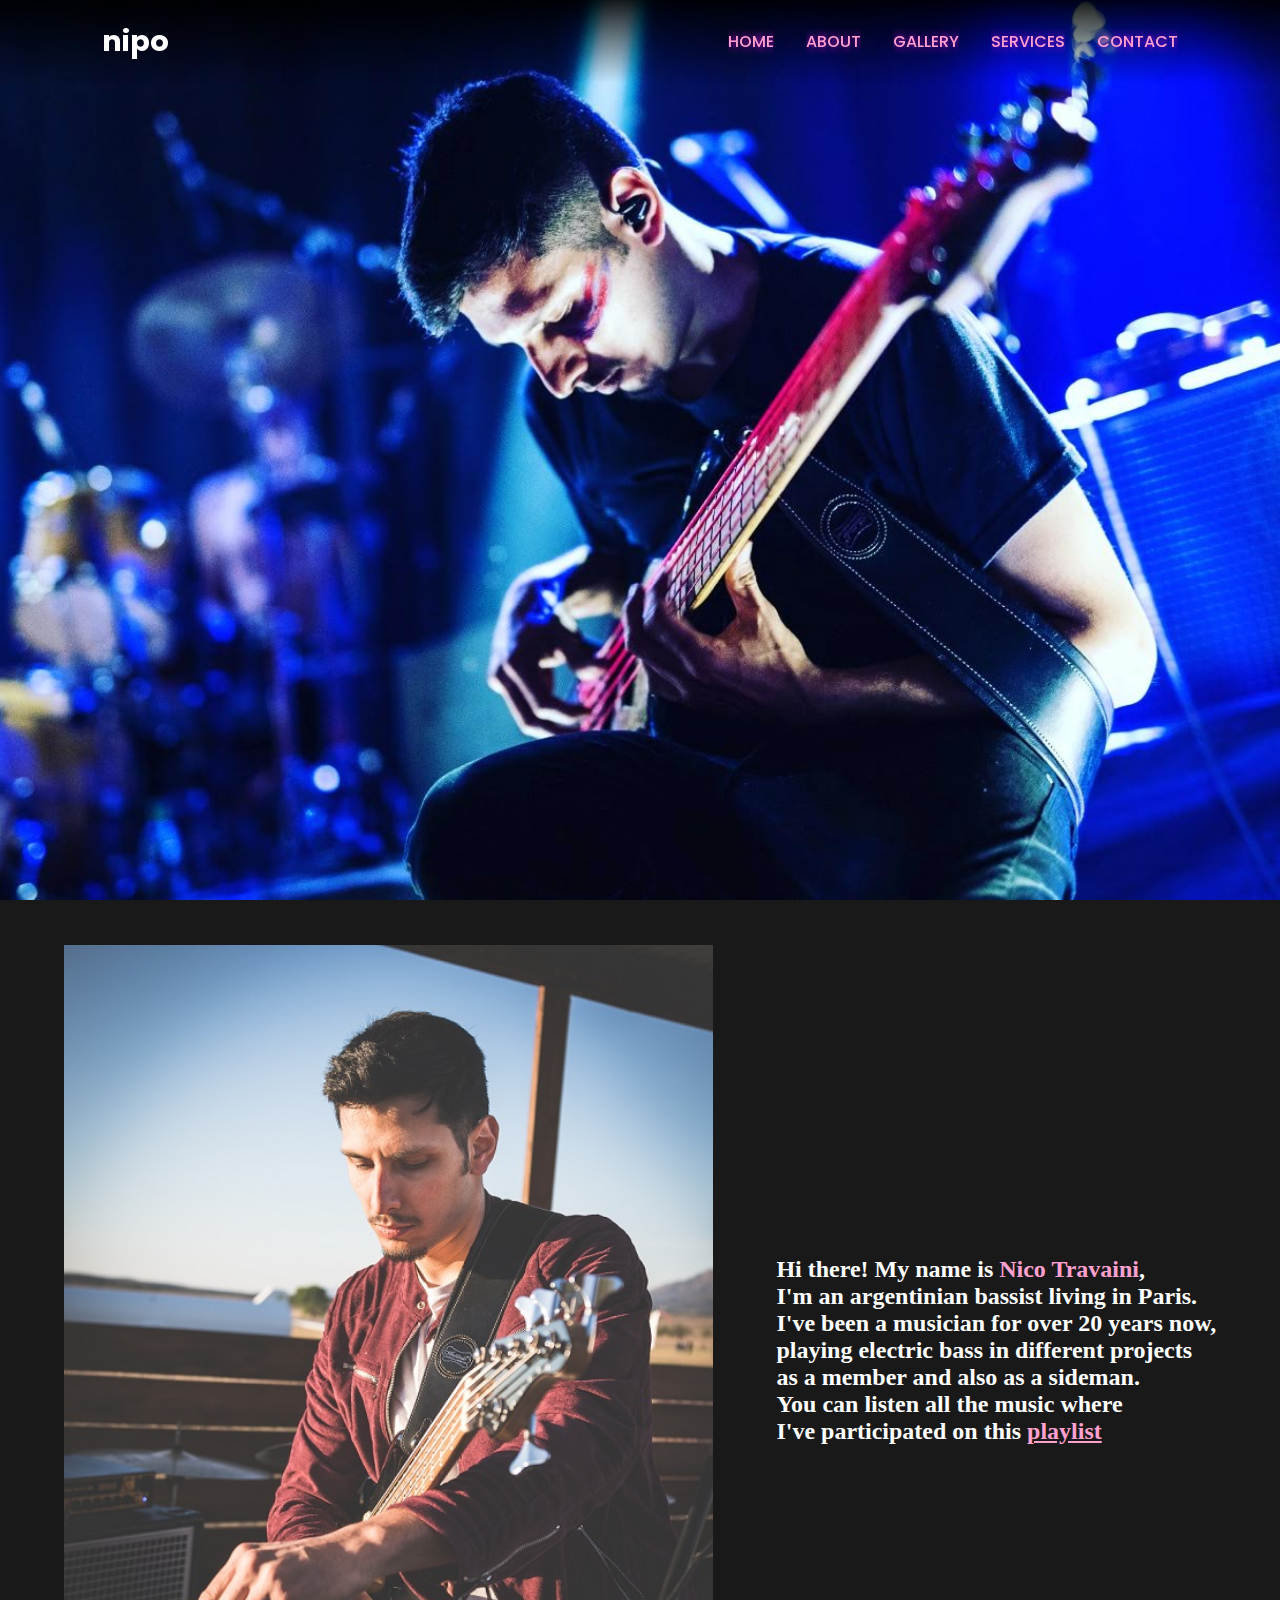
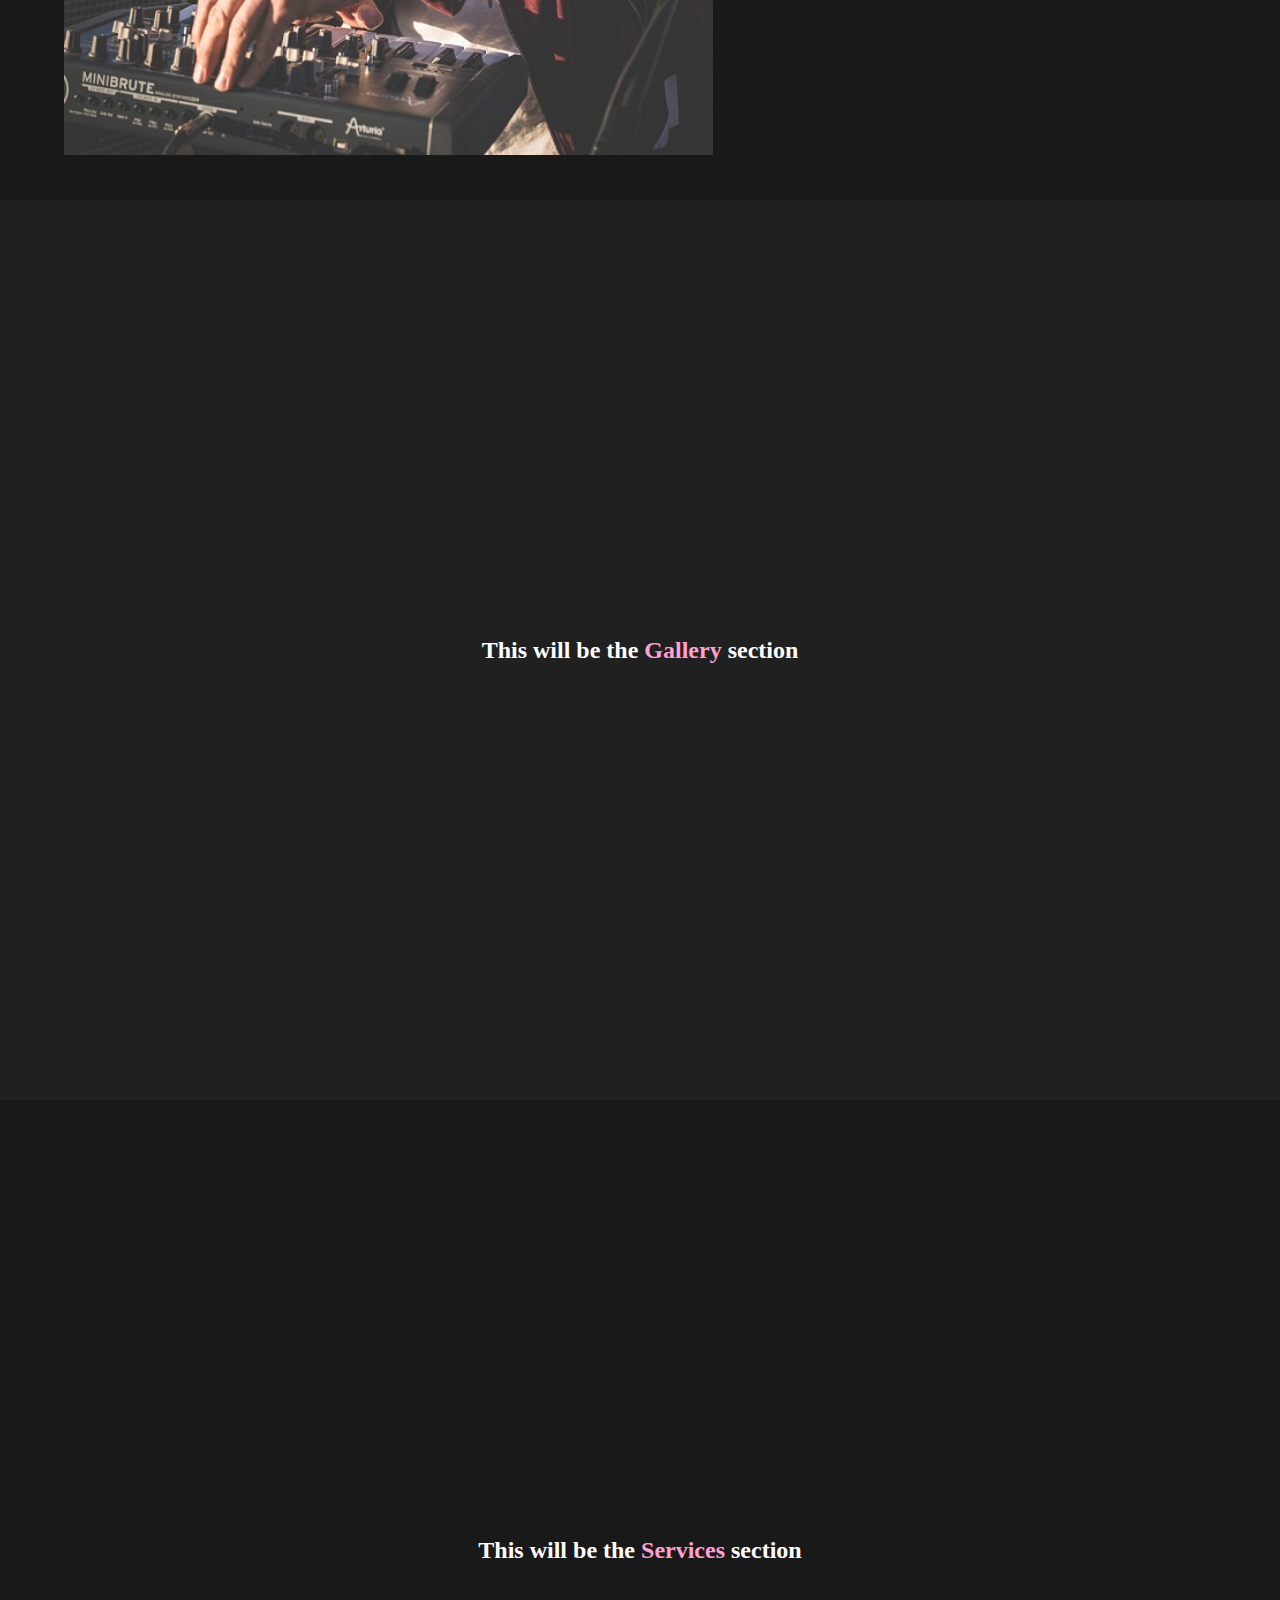
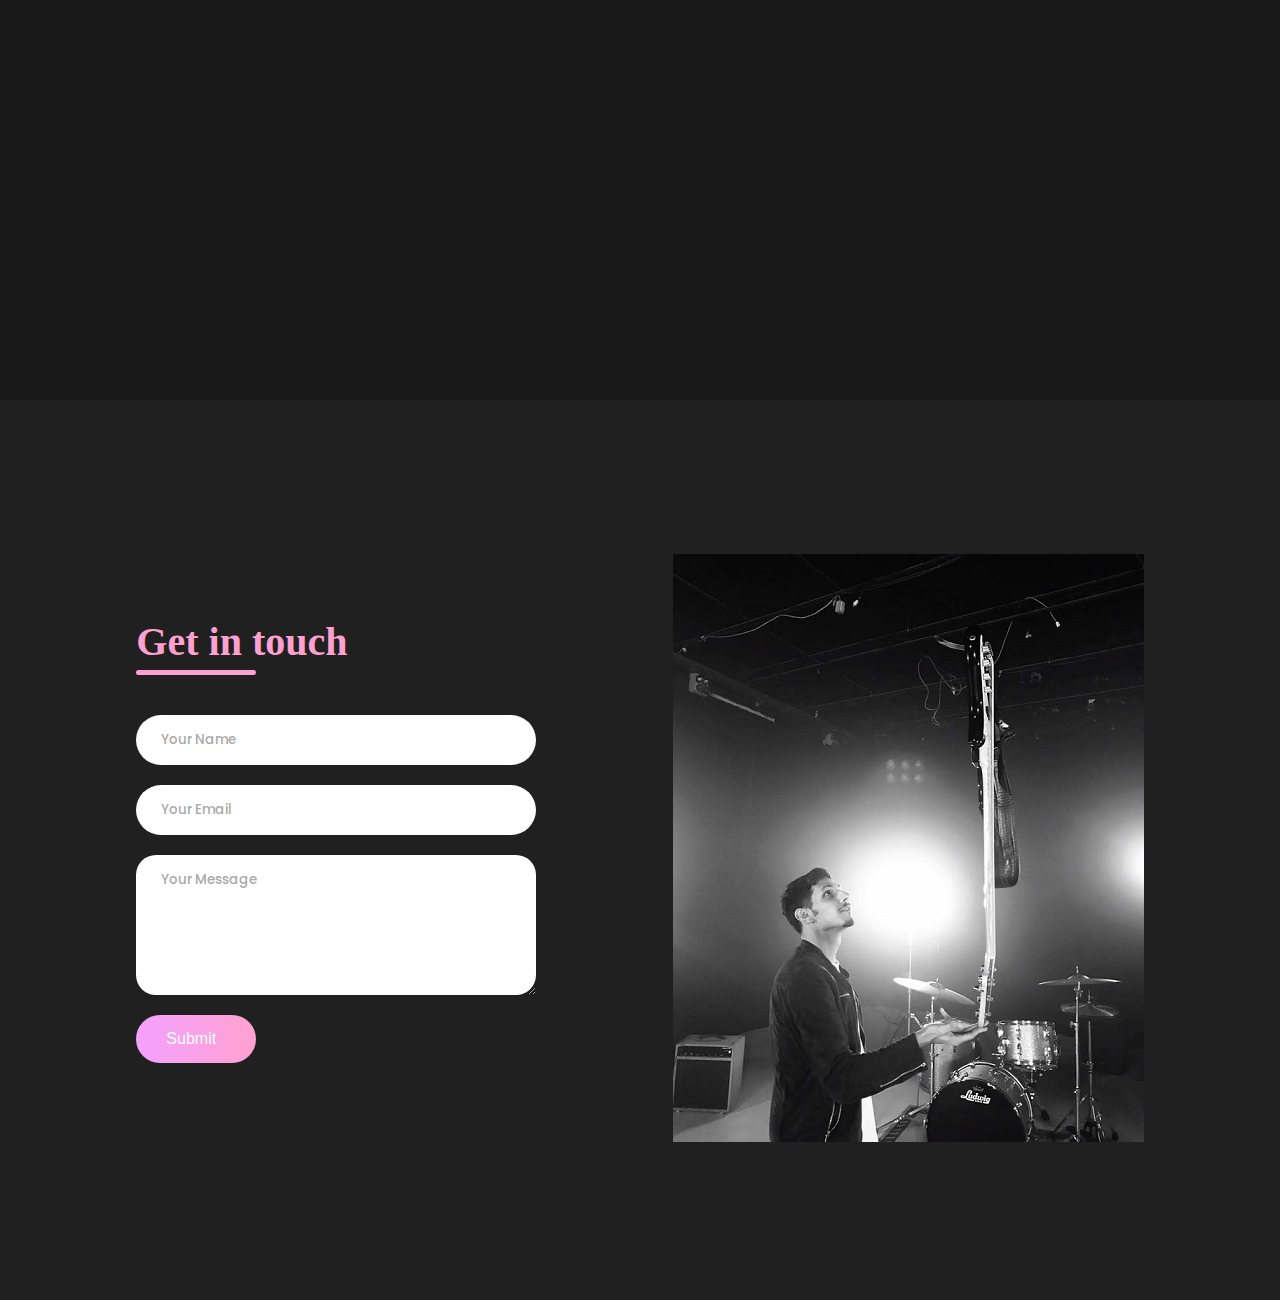
==== commit dcf09ad8: "Actualización de about y contact" ====
--- a/index.html
+++ b/index.html
@@ -30,15 +30,16 @@
     <div id="section2">
         <div class="section2Container">
             <div class="section2izq">
-                <img src="img/Rockin.jpg" id="columpeando">
+                <img src="img/Aeroposta.jpg" class="imgResponsive">
             </div>
             <div class="section2der">
-                <h2>Hi there! My name is <span>Nico Travaini</span>, 
+                <h2>Hi there! My name is <span>Nico Travaini</span>,
+                    <br>I'm an argentinian bassist living in Paris. 
                     <br>I've been a musician for over 20 years now, 
                     <br>playing electric bass in different projects 
                     <br>as a member and also as a sideman.
                     <br>You can listen all the music where 
-                    <br>I've participated on this <a href="https://open.spotify.com/playlist/0hvf8CYs0EPs13Cj0cCYDr?si=ba65bc46eb1d4e9a" target="_blank" rel="noopener noreferr">playlist</a></h2>
+                    <br>I've participated on this <a class="links" href="https://open.spotify.com/playlist/0hvf8CYs0EPs13Cj0cCYDr?si=ba65bc46eb1d4e9a" target="_blank" rel="noopener noreferr">playlist</a></h2>
             </div>
         </div>
     </div>
@@ -53,23 +54,27 @@
 
     <div id="section5">
         <div class="contactContainer">
-            <form id="form" action="https://api.web3forms.com/submit" method="POST" class="contactLeft">
+            <form method="POST" id="form" class="contactLeft">
+                <input type="hidden" name="access_key" value="8d54e074-0a1f-4466-a376-3e38126186d1">
+                <input type="hidden" name="subject" value="New Submission from Web3Forms">
+                <input type="checkbox" name="botcheck" id="" style="display: none;">
+
+            
                 <div class="contactLeftTitle">
                     <h2>Get in touch</h2>
                     <hr>
                 </div>
-                <input type="hidden" name="access_key" value="8d54e074-0a1f-4466-a376-3e38126186d1">
                 <input type="text" name="name" placeholder="Your Name" class="contactInputs" required>
                 <input type="email" name="email" placeholder="Your Email" class="contactInputs" required>
                 <textarea name="message" placeholder="Your Message" class="contactInputs" required></textarea>
-                <button type="submit">Submit <img src="" alt=""></button>
+                <button id="submitBtn" type="submit">Submit <img src="" alt=""></button>
+
+                <div id="result"></div>
             </form>
             <div class="contactRight">
-                <img src="img/ColumpeandoRock.jpg" alt="" width="">
+                <img src="img/ColumpeandoRock.jpg" class="imgResponsive">
             </div>
         </div>
-
-        <!-- <h2>This will be the <span>Contact</span> section</h2> -->
     </div>
 
 
--- a/styles.css
+++ b/styles.css
@@ -22,6 +22,7 @@
 }
 
 header {
+    z-index: 1;
     position: fixed;
     top: 0;
     left: 0;
@@ -31,7 +32,7 @@
     justify-content: space-between;
     align-items: center;
 
-    background: linear-gradient(rgba(0,0,0,0.9), rgba(0,0,0,0));
+    background: linear-gradient(rgba(0, 0, 0, 0.9), rgba(0, 0, 0, 0));
 }
 
 .logo {
@@ -127,7 +128,7 @@
 
 #section3,
 #section4 {
-    background:rgba(0,0,0,0.9);
+    background: rgba(0, 0, 0, 0.9);
     height: 100vh;
     color: white;
     text-align: center;
@@ -136,25 +137,36 @@
     justify-content: center;
 }
 
-.section2Container{
-    background: rgba(0,0,0,0.9);
+.section2Container {
+    background: rgba(0, 0, 0, 0.9);
     height: 100vh;
     color: white;
-    height: 100vh;
     display: flex;
     align-items: center;
     justify-content: space-evenly;
 }
 
-.section2der{
+.section2der {
     display: flex;
     flex-direction: column;
     align-items: start;
     gap: 20px;
 }
 
-a{
+.section2izq{
+    display: flex;
+    height: 90%;
+}
+
+.imgResponsive{
+    max-width: 100%;
+    max-height: 100%;
+    height: auto;
+}
+
+.links {
     color: #ffa1d0;
+    text-decoration: underline;
 }
 
 #section3,
@@ -176,14 +188,14 @@
     gap: 20px;
 }
 
-.contactLeftTitle h2{
+.contactLeftTitle h2 {
     font-weight: 600;
     color: #ffa1d0;
     font-size: 40px;
     margin-bottom: 5px;
 }
 
-.contactLeftTitle hr{
+.contactLeftTitle hr {
     border: none;
     width: 120px;
     height: 5px;
@@ -201,6 +213,7 @@
     font-weight: 500;
     color: #202020;
     border-radius: 50px;
+    font-family: 'Poppins', sans-serif;
 }
 
 .contactLeft textarea {
@@ -209,15 +222,15 @@
     border-radius: 20px;
 }
 
-.contactInputs:focus{
+.contactInputs:focus {
     border: 2px solid #f4a1ff;
 }
 
-.contactInputs::placeholder{
+.contactInputs::placeholder {
     color: #a9a9a9;
 }
 
-.contactLeft button{
+.contactLeft button {
     display: flex;
     align-items: center;
     padding: 15px 30px;
@@ -228,6 +241,20 @@
     border-radius: 50px;
     background: linear-gradient(270deg, #ffa1d0, #f4a1ff);
     cursor: pointer;
+}
+
+#submitBtn:hover {
+    background: linear-gradient(270deg, #f7a1c6, #ffa1dd);
+}
+
+#submitBtn:active {
+    background: linear-gradient(270deg, #ffb1d5, #f5b1ff);
+    transform: scale(0.98);
+}
+
+#result {
+    color: #fff;
+    font-family: 'Poppins', sans-serif;
 }
 
 /* Break Points */
@@ -273,16 +300,29 @@
         height: 17rem;
     }
 
-    .contactInputs{
+    .contactInputs {
         width: 80vw;
     }
 
-    .contactRight{
+    .contactRight {
         display: none;
     }
 
-    .section2izq{
-        display: none;
+    .section2Container{
+        justify-content: center;
+    }
+
+    .section2izq {
+        position: absolute;
+        filter: blur(2px);
+        transition: filter 1s;
+        align-items: center;
+    }
+
+    .section2der {
+        position: absolute;
+        background-color: rgba(32, 32, 32, 0.3);
+        max-width: 80vw;
     }
 }
 
@@ -294,8 +334,22 @@
 
 27/05/24 - Agregué el texto del about me con el link para abrir la playlist de spotify y en contact hice que
 se resetearan los inputs. 
-- Hacer que no vaya a la página del web3form y muestre solamente un cartelito o algo
+- Hacer que no vaya a la página del web3form y muestre solamente un cartelito o algo (OK plus efecto botón)
 - En la versión responsive que las fotos pasen al fondo difuminadas, en vez de desaparecer por completo.
 - Qué puedo hacer con el gallery y el services?
 - Cómo cambiar de idiomas la página entre español e inglés y posiblemente francés.
-- el about me podría hablar de que soy argentino viviendo en París.+- el about me podría hablar de que soy argentino viviendo en París.
+- Texto del about en responsive debería achicarse (OK)
+
+05/06/24 - Logré que la foto del about pase a estar detrás del texto difuminada pero ahora tanto imagen
+como texto tapan el header.
+- Solucionado el tema del header y el "About" quedó listo en el formato responsive, ahora falta hacer lo mismo
+para el "Contact"
+
+Tareas al 05/06/24
+- Qué puedo hacer con el gallery y el services?
+Gallery puede ser una galería de fotos que se puedan ir desplazando de costado
+Services puede ser algo como lessons tal vez
+- Cómo cambiar de idiomas la página entre español e inglés y posiblemente francés.
+- Cambiar el logo de nipo por mi firma
+- glassmorfismo para la section 2